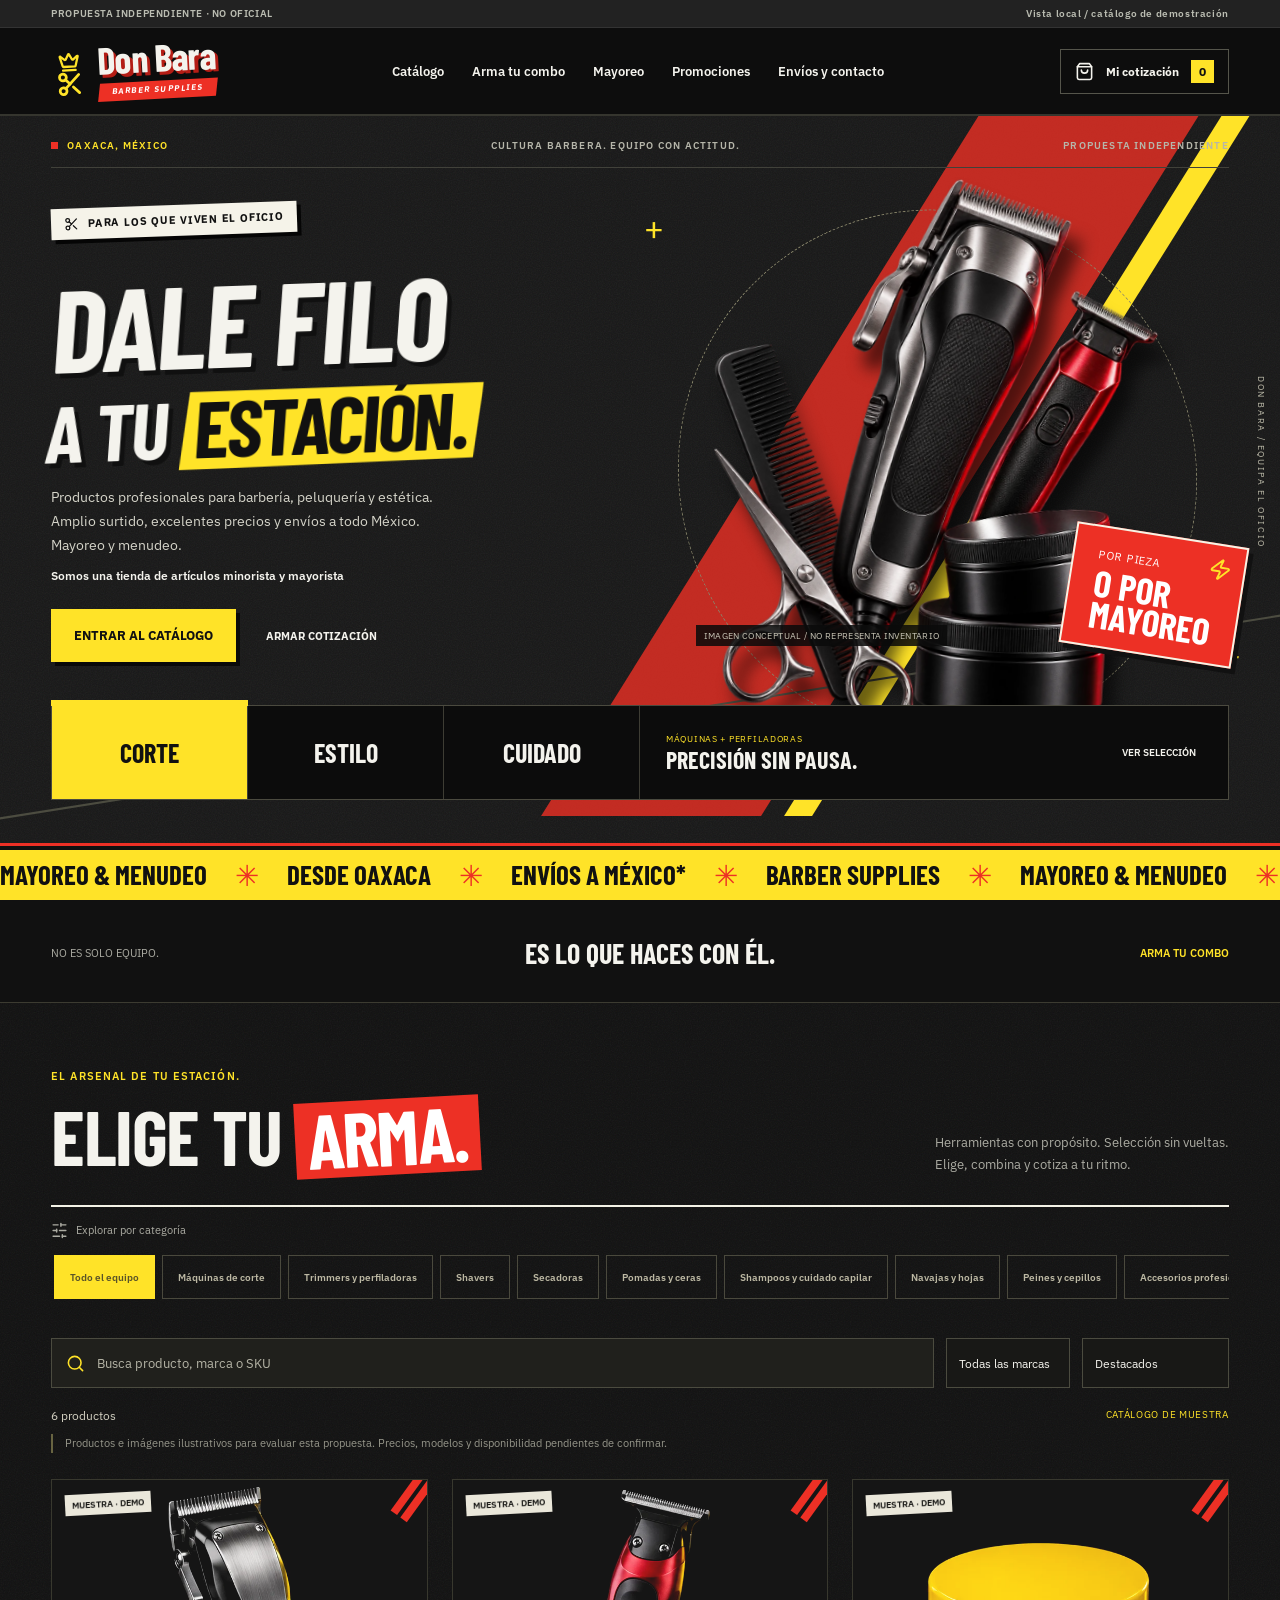
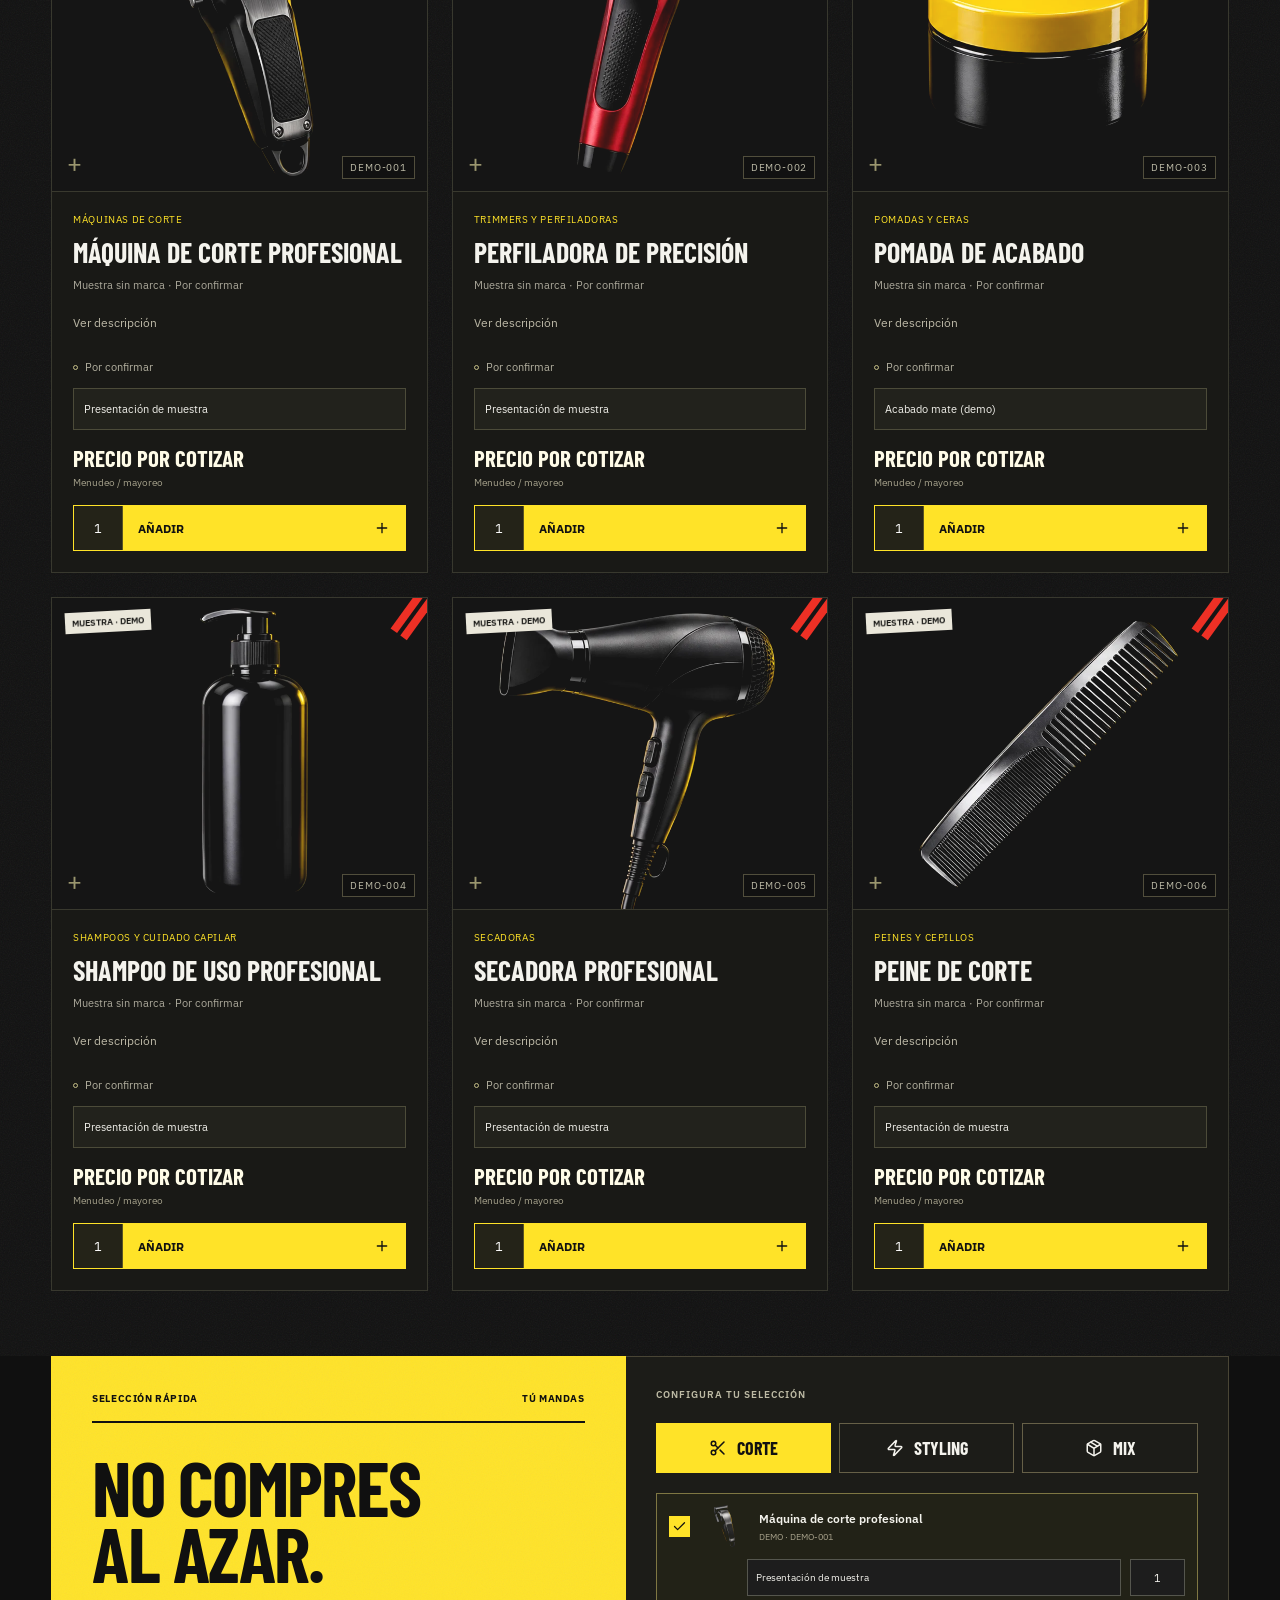
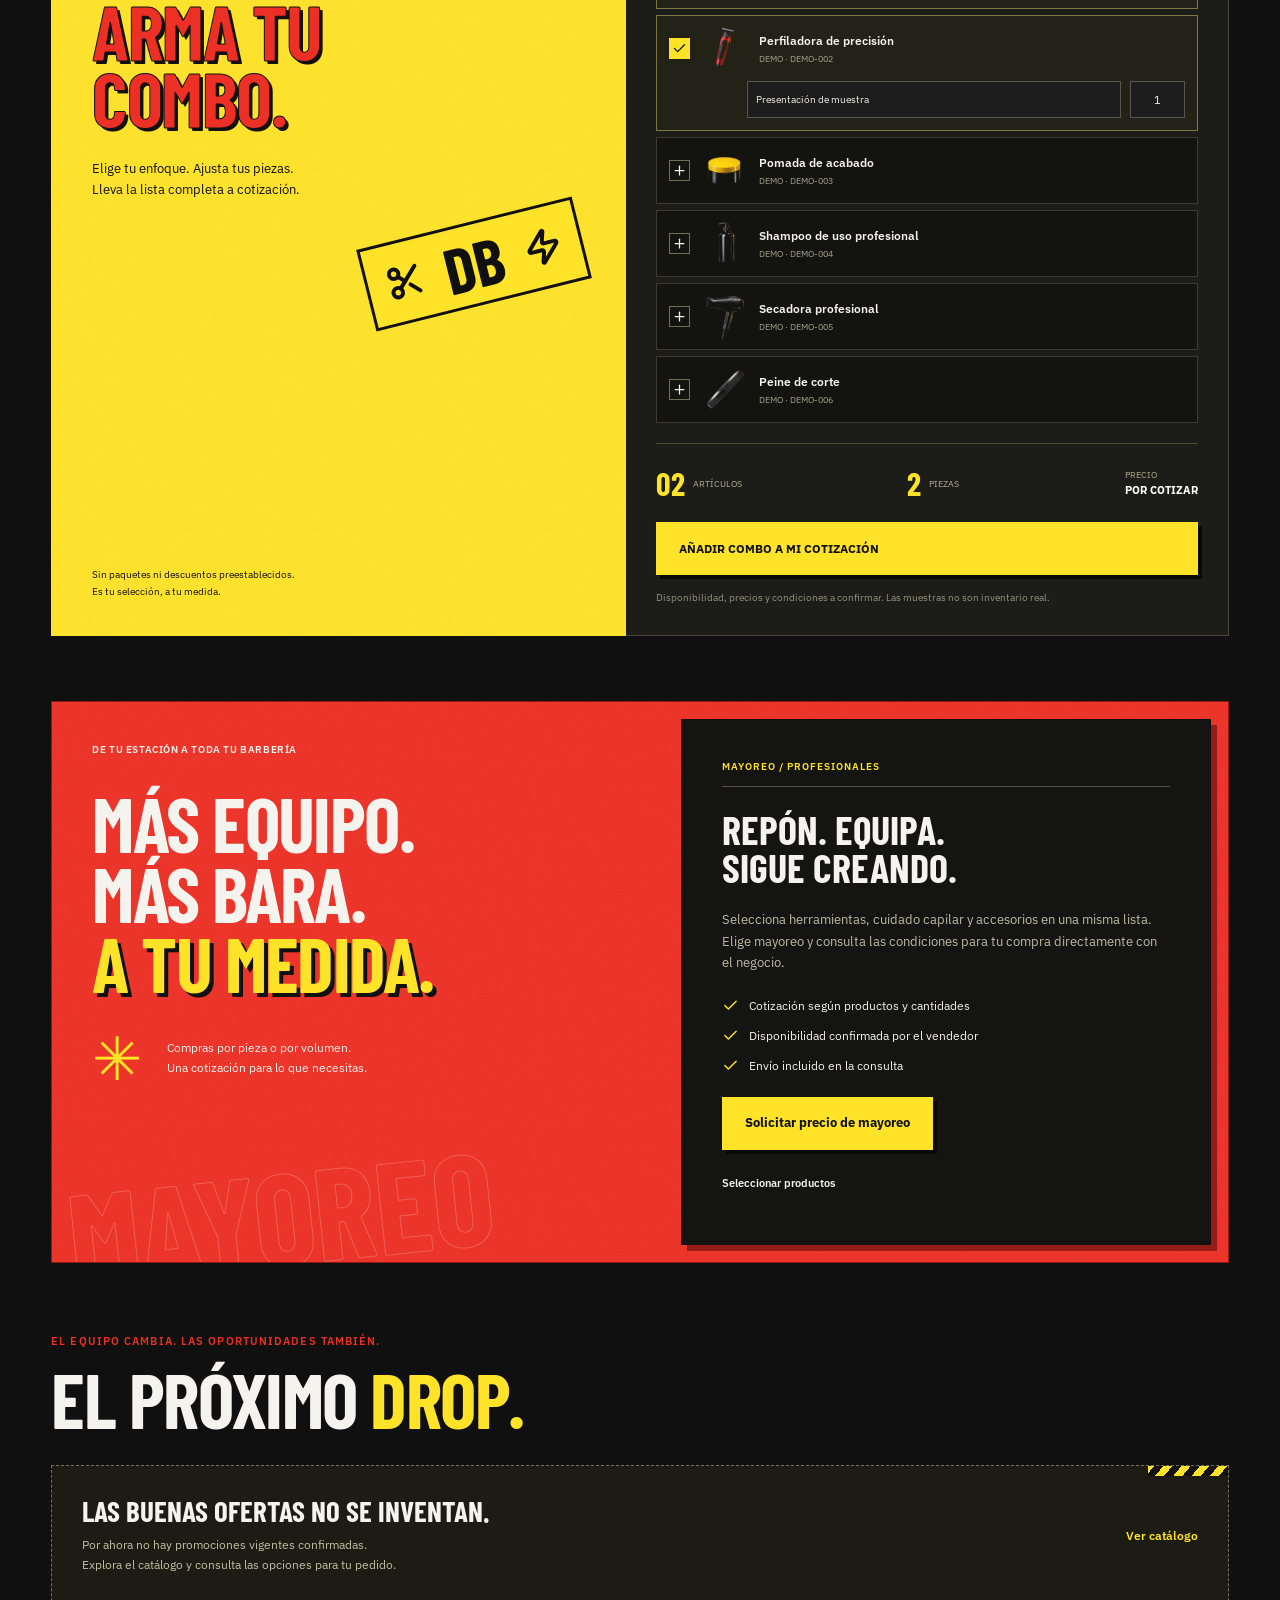
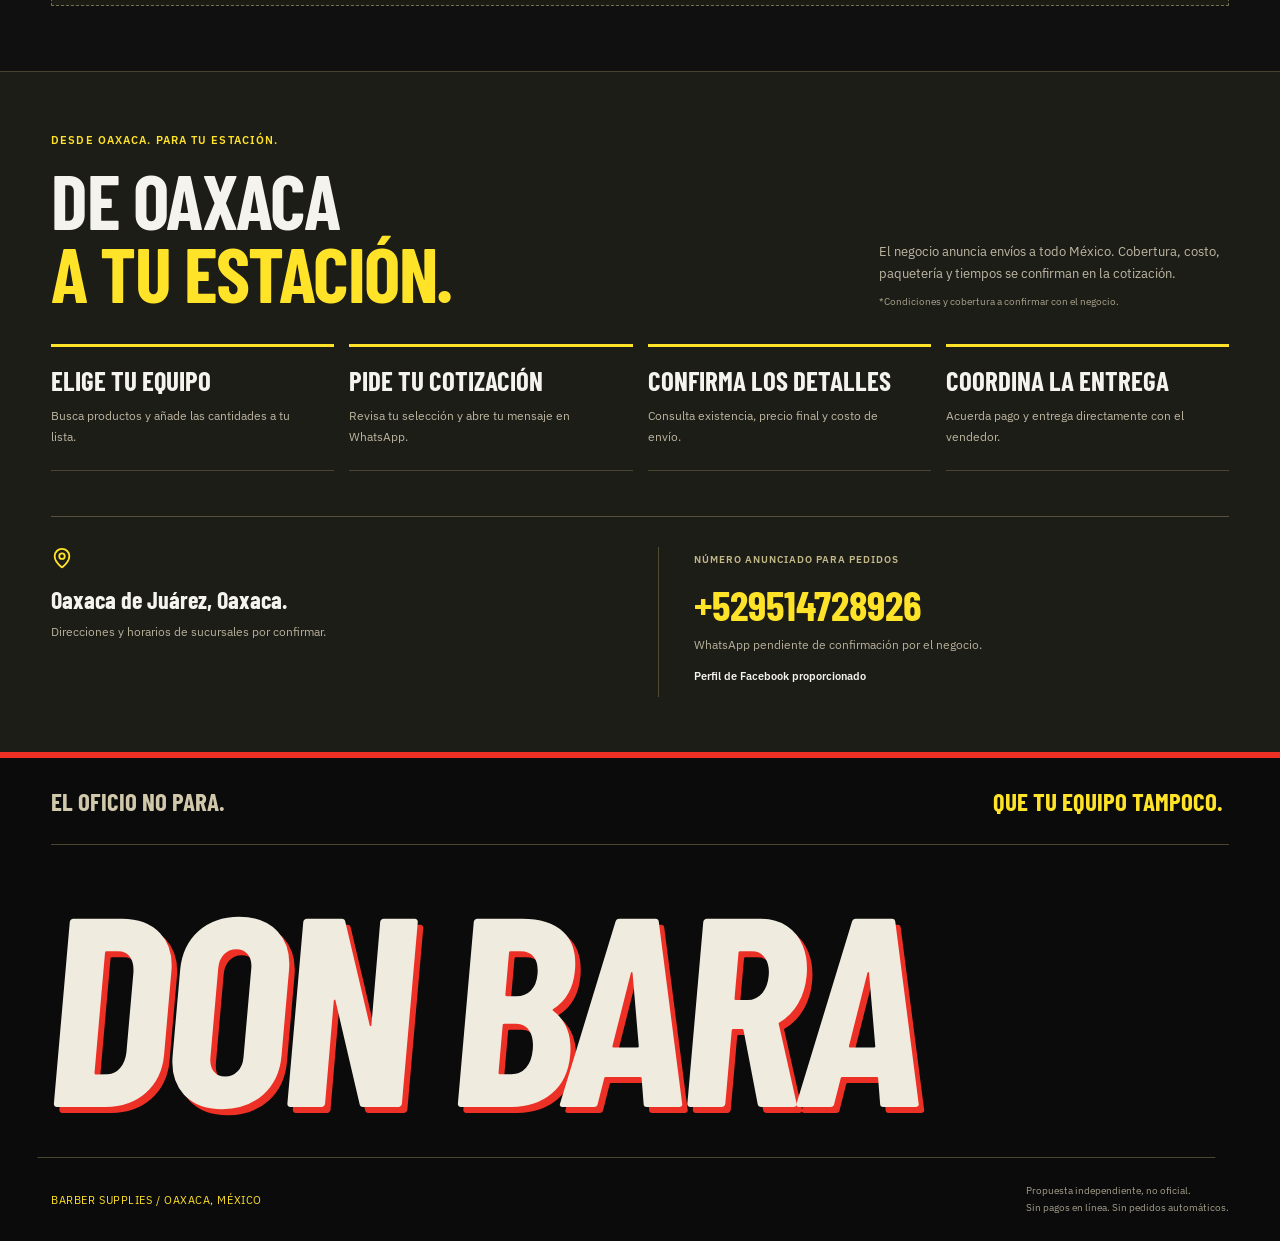
==== don-bara/index.html @ 6dc1e190 "Publish independent Don Bara barber supplies preview under /don-bara Add the reviewed static catalog" ====
<!doctype html><html lang="es-MX"><head><meta charset="UTF-8"/><meta name="viewport" content="width=device-width,initial-scale=1"/><meta name="theme-color" content="#101010"/><meta name="robots" content="noindex,nofollow"/><meta name="description" content="Dale filo a tu estación. Propuesta independiente de catálogo profesional para Don Bara Barber Supplies, Oaxaca. Mayoreo, menudeo y cotizaciones."/><meta property="og:title" content="Don Bara · Dale filo a tu estación — Propuesta"/><meta property="og:description" content="Catálogo, combos a tu medida y cotizaciones de barbería. Propuesta independiente no oficial."/><meta property="og:type" content="website"/><meta property="og:image" content="/don-bara/assets/street-setup.webp"/><title>Don Bara · Street Supply | Propuesta independiente</title>  <script type="module" crossorigin src="/don-bara/assets/index-JVQKcyJr.js"></script>
  <link rel="stylesheet" crossorigin href="/don-bara/assets/index-BTfNLqGn.css">
</head><body><div id="root"></div></body></html>
---- don-bara/assets/index-BTfNLqGn.css ----
@font-face{font-family:Barlow;src:url(/don-bara/assets/barlow-condensed-latin-700-normal.woff2) format("woff2");font-weight:700;font-display:swap}@font-face{font-family:Plex;src:url(/don-bara/assets/ibm-plex-sans-latin-400-normal.woff2) format("woff2");font-weight:400;font-display:swap}@font-face{font-family:Plex;src:url(/don-bara/assets/ibm-plex-sans-latin-600-normal.woff2) format("woff2");font-weight:600;font-display:swap}@font-face{font-family:Plex;src:url(/don-bara/assets/ibm-plex-sans-latin-700-normal.woff2) format("woff2");font-weight:700;font-display:swap}:root{font-family:Plex,Arial,sans-serif;background:#101010;color:#f4f3ed;font-synthesis:none;--ink: #101010;--paper: #171717;--panel: #202020;--red: #ed3025;--yellow: #ffe328;--line: #3b3b37;--muted: #acaca3}*{box-sizing:border-box}html{scroll-behavior:smooth;scroll-padding-top:110px}body{margin:0}button,input,select,textarea{font:inherit;border-radius:0}button,a{touch-action:manipulation;-webkit-tap-highlight-color:transparent}button{cursor:pointer;color:inherit;border:0;background:none}button:disabled{cursor:not-allowed;opacity:.45}a{color:inherit;text-decoration:none}img{display:block;max-width:100%}h1,h2,h3,p{margin:0}h1,h2{font-family:Barlow,Impact,sans-serif;font-weight:700;text-transform:uppercase}h2{font-size:clamp(44px,6vw,85px);line-height:.95;letter-spacing:-.02em}h2 em{font-style:italic;color:var(--yellow)}h3{line-height:1.2}p{line-height:1.65}small{line-height:1.5}input,select,textarea{color:inherit;background:#1d1d1d;border:1px solid #55564e;padding:12px;min-width:0}select option{background:#222;color:#fff}input[type=checkbox],input[type=radio]{accent-color:var(--yellow)}input:disabled,select:disabled{opacity:.5}button:focus-visible,a:focus-visible,input:focus-visible,select:focus-visible,textarea:focus-visible,summary:focus-visible{outline:3px solid var(--yellow);outline-offset:4px}.sr-only{position:absolute;width:1px;height:1px;padding:0;overflow:hidden;clip:rect(0,0,0,0);white-space:nowrap;border:0}.skip{position:fixed;top:-100px;left:15px;background:var(--yellow);color:#111;padding:14px;z-index:100}.skip:focus{top:10px}.eyebrow{font-size:11px;font-weight:600;letter-spacing:.1em;line-height:1.6}.red-square{display:inline-block;width:8px;height:8px;background:var(--red)}.red-period{color:var(--red)}.primary{display:inline-flex;align-items:center;justify-content:space-between;gap:25px;min-height:53px;padding:15px 22px;background:var(--yellow);color:#111;font-size:13px;font-weight:700;line-height:1.4;border:1px solid var(--yellow);box-shadow:4px 4px #090909;transition:background .18s,transform .18s,box-shadow .18s}.primary:hover{background:#fff170;transform:translate(-2px,-2px);box-shadow:6px 6px #090909}.primary:active{transform:translate(2px,2px);box-shadow:0 0 #090909}.text-button{display:inline-flex;align-items:center;gap:10px;min-height:42px;font-size:12px;font-weight:600;padding:4px 0}.text-button:hover{color:var(--yellow)}.icon-button{display:inline-flex;align-items:center;justify-content:center;min-width:40px;min-height:40px}.proposal{padding:7px 4%;display:flex;justify-content:space-between;font-size:10px;font-weight:600;letter-spacing:.06em;background:#222;color:#bbbdb2;border-bottom:1px solid #333}.header{position:sticky;top:0;z-index:20;display:flex;align-items:center;justify-content:space-between;gap:25px;padding:15px 4%;background:#0d0d0d;border-bottom:2px solid #35352e;min-height:88px}.brand{display:flex;align-items:center;gap:10px;flex-shrink:0;transform:rotate(-3deg)}.brand-mark{position:relative;width:37px;height:46px;display:flex;flex-direction:column;align-items:center;justify-content:center;color:var(--yellow)}.brand-mark svg:first-child{width:27px;height:23px;stroke-width:2.5}.brand-mark svg:last-child{width:29px;height:29px;stroke-width:2.4;margin-top:-3px}.brand-name{font:italic 700 38px/.83 Barlow,Impact,sans-serif;letter-spacing:-.02em;text-shadow:3px 3px 0 #b41d15}.brand-name small{display:block;font:700 8px/1.2 Plex,Arial,sans-serif;letter-spacing:.18em;background:var(--red);color:#fff;padding:4px 8px;margin-top:7px;transform:skew(-9deg);text-shadow:none;text-align:center}.nav{display:flex;gap:28px;align-items:center;font-size:13px;font-weight:600}.nav a{padding:10px 0;position:relative}.nav a:after{content:"";position:absolute;bottom:1px;left:0;width:0;height:3px;background:var(--red);transition:width .2s;transform:skew(-20deg)}.nav a:hover:after{width:100%}.header-actions{display:flex;gap:15px;align-items:center}.quote-toggle{display:flex;align-items:center;gap:12px;font-size:12px;font-weight:700;border:1px solid #55554b;padding:10px 14px;min-height:44px;transition:border .2s}.quote-toggle:hover{border-color:var(--yellow)}.quote-toggle b{background:var(--yellow);color:#111;min-width:23px;min-height:23px;display:grid;place-items:center}.mobile-menu{display:none}.street-hero{position:relative;isolation:isolate;overflow:hidden;min-height:730px;background:#171717 url(/don-bara/assets/grit.svg);border-bottom:3px solid var(--red);padding:23px 4% 0}.hero-coordinate{display:flex;justify-content:space-between;align-items:center;font-size:10px;font-weight:600;letter-spacing:.12em;color:#b6b6aa;border-bottom:1px solid #41413a;padding-bottom:15px;position:relative;z-index:3}.hero-coordinate>span:first-child{display:flex;gap:9px;align-items:center;color:var(--yellow)}.hero-coordinate i{display:inline-block;width:7px;height:7px;background:var(--red)}.hero-ghost{position:absolute;right:-55px;top:35px;font:700 265px/1 Barlow,Impact,sans-serif;transform:rotate(-90deg) translate(-100%);transform-origin:right top;-webkit-text-stroke:1px #46463b;color:transparent;letter-spacing:.02em;z-index:-1;user-select:none}.hero-strike{position:absolute;background:var(--red);z-index:-1;transform:skew(-32deg);width:220px;height:800px;right:21%;top:-100px}.strike-one{opacity:.8}.strike-two{right:17%;width:28px;background:var(--yellow);opacity:1}.street-hero:after{content:"";position:absolute;left:-10px;right:-10px;bottom:125px;height:2px;background:#4c4c40;z-index:-1;transform:rotate(-9deg)}.street-hero-copy{position:relative;z-index:3;pointer-events:none;padding-top:37px;width:64%}.street-hero-copy button,.street-hero-copy a{pointer-events:auto}.tape-label{font:700 11px/1 Plex,Arial,sans-serif;letter-spacing:.07em;background:#f5f3e9;color:#111;display:inline-flex;align-items:center;gap:9px;padding:8px 13px;transform:rotate(-2deg);box-shadow:4px 4px #050505}.street-hero h1{font-size:clamp(78px,9.1vw,146px);line-height:.88;letter-spacing:-.02em;transform:skew(-6deg) rotate(-2deg);margin:28px 0 22px;text-shadow:5px 5px 0 #101010;animation:poster-in .5s ease-out both}.street-hero h1>span{display:block;font-size:.69em;margin-top:12px}.street-hero h1 em{display:inline-block;font-style:normal;background:var(--yellow);color:#111;padding:0 13px 8px;margin-top:5px;text-shadow:none;clip-path:polygon(2% 0,100% 0,98% 96%,0 100%)}.hero-intro{font-size:14px;color:#d5d4c9;margin:24px 0 23px;line-height:1.7}.hero-ctas{display:flex;align-items:center;gap:24px;flex-wrap:wrap}.hero-quote{font-size:11px;font-weight:700;display:inline-flex;gap:12px;align-items:center;min-height:44px}.hero-quote:hover{color:var(--yellow)}.equipment-stage{position:absolute;right:3%;top:60px;width:49%;height:565px;z-index:2;pointer-events:none;animation:equipment-in .6s ease-out both}.equipment-stage>img{height:100%;width:100%;object-fit:contain;filter:drop-shadow(12px 18px 8px #0009);transform:rotate(3deg)}.equipment-stage.single-product{right:4%;width:40%;height:490px;top:95px}.single-product>img{mix-blend-mode:lighten;transform:rotate(9deg);border:1px solid #3f4034}.stage-orbit{position:absolute;inset:32px 0 0 20px;border:1px dashed #89866b;border-radius:50%;transform:rotate(-25deg) scaleX(.85);z-index:-1}.stage-cross{position:absolute;font-size:33px;color:var(--yellow);line-height:1;font-weight:400}.cross-a{top:35px;left:30px}.cross-b{bottom:70px;right:0}.volume-sticker{position:absolute;bottom:85px;right:0;background:var(--red);padding:15px 24px;color:#fff;transform:rotate(9deg);box-shadow:5px 5px #111;border:2px solid #f6f3e5;z-index:3}.volume-sticker>span{font:11px Plex,Arial,sans-serif;letter-spacing:.07em}.volume-sticker strong{font:italic 700 37px/.85 Barlow,Impact,sans-serif;display:block;margin-top:5px}.volume-sticker svg{position:absolute;right:12px;top:12px;color:var(--yellow)}.stage-caption{position:absolute;left:13%;bottom:95px;background:#0b0b0bdd;color:#c8c5b6;padding:5px 8px;font-size:9px;letter-spacing:.04em}.hero-side-note{position:absolute;right:13px;top:260px;writing-mode:vertical-rl;font-size:9px;letter-spacing:.18em;color:#bbb9a8}.hero-selector{position:relative;z-index:5;display:grid;grid-template-columns:1fr 1fr;align-items:stretch;background:#0c0c0c;border:1px solid #4b4a3f;margin-top:43px;min-height:95px}.scene-tabs{display:flex;align-items:stretch}.scene-tabs button{display:flex;align-items:center;justify-content:center;gap:13px;flex:1;border-right:1px solid #3e3d34;min-height:90px;position:relative;font:italic 700 26px Barlow,Impact,sans-serif}.scene-tabs button>span{font:11px Plex,Arial,sans-serif;color:#a19e8a}.scene-tabs button>svg{width:15px}.scene-tabs button[aria-selected=true]{background:var(--yellow);color:#111}.scene-tabs button[aria-selected=true]>span{color:#595325}.scene-tabs button[aria-selected=true]:before{content:"";position:absolute;top:-6px;height:6px;background:var(--yellow);left:-1px;right:-1px}.scene-tabs button:hover:not([aria-selected=true]){background:#28271e;color:var(--yellow)}.scene-detail{display:flex;align-items:center;justify-content:space-between;padding:20px 26px;gap:15px}.scene-detail>div>span{display:block;font-size:9px;color:var(--yellow);letter-spacing:.08em;margin-bottom:5px}.scene-detail strong{font:700 24px/.95 Barlow,Impact,sans-serif}.scene-detail>button{display:flex;align-items:center;gap:9px;font-size:10px;font-weight:600;min-height:44px;white-space:nowrap}.scene-detail>button:hover{color:var(--yellow)}.street-ticker{overflow:hidden;background:var(--yellow);color:#111;transform:none;margin:0;width:100%;border-top:4px solid #111;border-bottom:4px solid #111;padding:11px 0;position:relative;z-index:6}.street-ticker>div{display:flex;width:max-content;animation:ticker 38s linear infinite}.street-ticker span{display:flex;align-items:center;gap:28px;margin-right:28px;font:italic 700 27px/.95 Barlow,Impact,sans-serif;white-space:nowrap}.street-ticker b{font-size:29px;color:var(--red)}.street-ticker:hover>div{animation-play-state:paused}.supply-manifesto{display:flex;align-items:center;gap:20px;justify-content:space-between;padding:32px 4%;border-bottom:1px solid #3c3b31;background:#111}.supply-manifesto>span{font-size:11px;color:var(--muted)}.supply-manifesto>strong{font:italic 700 28px Barlow,Impact,sans-serif}.supply-manifesto a{display:flex;align-items:center;gap:14px;font-size:11px;color:var(--yellow);font-weight:600}.section{padding:65px 4%;scroll-margin-top:10px}.section-heading{display:flex;align-items:flex-end;justify-content:space-between;gap:30px;margin-bottom:30px}.section-heading .eyebrow{color:var(--yellow);margin-bottom:14px}.section-heading>p{font-size:13px;color:var(--muted);max-width:330px}.catalog{background:#101010 url(/don-bara/assets/grit.svg)}.catalog .section-heading h2{font-style:italic}.catalog .section-heading h2>em{background:var(--red);color:#fff;padding:0 12px 3px;display:inline-block;transform:rotate(-3deg)}.catalog-layout{display:flex;flex-direction:column;gap:25px}.categories{border-top:2px solid #f4f3e7;padding-top:15px;min-width:0}.categories>h3{font-size:11px;color:var(--muted);display:flex;gap:8px;align-items:center;margin-bottom:13px;font-weight:400}.category-list{display:flex;gap:7px;overflow-x:auto;padding:3px 3px 14px;scrollbar-width:thin;scrollbar-color:#777256 #1b1b16}.category-list button{flex-shrink:0;display:flex;align-items:center;gap:14px;min-height:44px;padding:12px 15px;border:1px solid #4a493d;font-size:11px;font-weight:600;white-space:nowrap;transition:background .2s,transform .2s}.category-list button>span:last-child{font-size:10px;color:#bcb8a3}.category-list button:hover{border-color:var(--yellow);transform:translateY(-2px)}.category-list button.active{background:var(--yellow);color:#111;border-color:var(--yellow)}.category-list button.active>span:last-child{color:#5a5429}.sidebar-note{display:none}.catalog-content{min-width:0}.catalog-toolbar{display:flex;align-items:stretch;gap:12px}.search{display:flex;align-items:center;gap:12px;background:#20201c;border:1px solid #4b4b3f;padding:0 14px;flex:1;min-width:0}.search>svg{color:var(--yellow);flex-shrink:0}.search input{background:transparent;border:0;outline:0;padding:15px 0;flex:1;min-width:0;font-size:13px}.search input::placeholder{color:#b5b4a6}.search:focus-within{border-color:var(--yellow)}.catalog-toolbar select{height:50px;font-size:12px;max-width:210px;background:#181816;border:1px solid #4b4b3f}.results-bar{display:flex;justify-content:space-between;gap:12px;font-size:12px;color:#d3d0c1;margin:20px 0 11px}.results-bar>span:last-child{font-size:10px;color:var(--yellow);letter-spacing:.07em}.catalog-disclaimer{font-size:11px;line-height:1.7;max-width:900px;color:#96968a;border-left:2px solid #686441;padding-left:12px;margin-bottom:26px}.product-grid{display:grid;grid-template-columns:repeat(3,minmax(0,1fr));gap:24px}.product-card{display:flex;flex-direction:column;min-width:0;border:1px solid #38382e;position:relative;background:#191916;transition:border-color .2s,transform .2s;isolation:isolate}.product-card:hover{border-color:var(--yellow);transform:translateY(-5px)}.product-visual{flex-shrink:0;position:relative;aspect-ratio:1.2;background:#151515;overflow:hidden;border-bottom:1px solid #39392e}.product-visual>img{width:100%;height:100%;object-fit:contain;transition:transform .45s;mix-blend-mode:lighten}.product-card:hover .product-visual>img{transform:scale(1.07) rotate(-3deg)}.product-cross{position:absolute;bottom:12px;left:15px;font-size:25px;font-weight:400;color:#9a966e;z-index:2}.product-visual:after{content:"";position:absolute;right:13px;top:-17px;width:8px;height:55px;background:var(--red);transform:rotate(36deg);box-shadow:12px 0 0 var(--red)}.demo-label{position:absolute;z-index:2;top:13px;left:13px;background:#eae7da;color:#131311;font-size:9px;font-weight:600;padding:5px 7px;transform:rotate(-3deg)}.sku{position:absolute;bottom:12px;right:12px;font:10px Plex,Arial,sans-serif;letter-spacing:.08em;background:#111c;color:#bebca8;padding:4px 7px;border:1px solid #514e3c}.product-info{display:flex;flex-direction:column;flex:1;padding:21px}.product-category{font-size:10px;text-transform:uppercase;color:var(--yellow);letter-spacing:.06em;display:block;min-height:16px}.product-info h3{font:italic 700 28px/1 Barlow,Impact,sans-serif;text-transform:uppercase;margin:9px 0 10px;min-height:28px}.product-brand{font-size:11px;color:#aca99b}.product-info details{font-size:12px;color:#bcb8a6;margin:12px 0}.product-info summary{display:flex;align-items:center;gap:8px;cursor:pointer;list-style:none;min-height:32px}.product-info details p{padding:8px 0;font-size:12px}.product-info details[open] summary{color:var(--yellow)}.detail-image{max-height:250px;object-fit:contain;margin-top:10px}.availability{display:flex;align-items:center;gap:7px;font-size:11px;color:#b4b1a0;margin:10px 0 14px}.availability>span{height:5px;width:5px;border:1px solid #c5bf88;border-radius:50%}.availability>span.available{background:var(--yellow)}.product-info>select{width:100%;min-height:42px;background:#22221c;font-size:11px;padding:10px;border-color:#4c4b39}.product-price{font:italic 700 23px/1 Barlow,Impact,sans-serif;text-transform:uppercase;color:#fffce8;margin:auto 0 15px;padding-top:17px}.product-price>small{display:block;font:10px/1.4 Plex,Arial,sans-serif;text-transform:none;color:#a5a18b;margin-top:6px}.add-row{display:flex;min-height:46px;border:1px solid var(--yellow)}.quantity{width:49px;flex-shrink:0;border-right:1px solid #5a5421}.quantity input{width:100%;height:100%;text-align:center;padding:6px;border:0;background:#242318;color:#fff;font-size:13px;appearance:textfield}.add-row>button{display:flex;flex:1;align-items:center;justify-content:space-between;gap:10px;background:var(--yellow);color:#111;font-size:12px;font-weight:700;padding:12px 15px;text-transform:uppercase}.add-row>button:hover{background:#fff4a3}.no-results{padding:75px 20px;text-align:center;border:1px dashed #777052;display:flex;flex-direction:column;align-items:center;gap:16px}.no-results>svg{color:var(--yellow)}.no-results h3{font:italic 700 30px Barlow,Impact,sans-serif}.no-results p{font-size:13px;color:#bcb8a6}.setup-builder{padding:0 4% 65px;display:grid;grid-template-columns:1fr 1.05fr;gap:0;background:#101010}.builder-art{position:relative;overflow:hidden;background:var(--yellow) url(/don-bara/assets/grit.svg);color:#101010;padding:35px 40px;display:flex;flex-direction:column;align-items:flex-start;min-height:650px;border:1px solid var(--yellow)}.builder-kicker{display:flex;justify-content:space-between;width:100%;border-bottom:2px solid #111;padding-bottom:16px;gap:20px;font-size:10px;font-weight:700;letter-spacing:.06em}.builder-art h2{font-style:italic;font-size:clamp(50px,6vw,90px);line-height:.86;margin-top:30px;position:relative;z-index:2}.builder-art h2>span{color:var(--red);display:block;margin-top:12px;-webkit-text-stroke:1px #111;text-shadow:3px 3px 0 #111}.builder-art>p{font-size:13px;margin-top:28px;position:relative;z-index:2}.builder-decoration{position:relative;display:flex;align-items:center;gap:22px;margin:22px 0 0 auto;transform:rotate(-14deg);border:3px solid #111;padding:10px 18px;background:var(--yellow)}.builder-decoration>span{font:italic 700 64px/.9 Barlow,Impact,sans-serif}.builder-decoration svg{width:38px;height:38px;stroke-width:2.5}.builder-art .builder-fineprint{font-size:10px;margin-top:auto;padding-top:28px}.builder-controls{background:#1c1c18;border:1px solid #494535;border-left:0;padding:30px}.builder-top{display:flex;justify-content:space-between;gap:15px;align-items:center}.builder-top .eyebrow{font-size:10px;color:#bebba5}.builder-top>strong{font:italic 700 25px Barlow,Impact,sans-serif;color:#9b9570}.preset-tabs{display:flex;gap:8px;margin:20px 0}.preset-tabs>button{display:flex;align-items:center;justify-content:center;gap:10px;padding:13px;flex:1;border:1px solid #666047;font:700 18px Barlow,Impact,sans-serif}.preset-tabs>button.active{background:var(--yellow);color:#111;border-color:var(--yellow)}.preset-tabs>button:hover{border-color:var(--yellow)}.builder-product-list{display:flex;flex-direction:column;gap:6px}.builder-product{border:1px solid #3c3b2e;background:#131310;padding:0 12px}.builder-product.selected{border-color:#7f7743;background:#222217}.builder-pick{display:flex;align-items:center;gap:12px;min-height:65px;width:100%;padding:4px 0;text-align:left}.pick-mark{height:21px;width:21px;display:grid;place-items:center;border:1px solid #736f52;flex-shrink:0}.selected .pick-mark{background:var(--yellow);color:#111;border-color:var(--yellow)}.builder-pick>img{width:45px;height:48px;object-fit:contain;mix-blend-mode:lighten}.builder-pick strong{display:block;font-size:12px;font-weight:600}.builder-pick small{display:block;font-size:9px;color:#a7a18a;margin-top:4px}.builder-product-options{display:flex;gap:9px;padding:0 0 12px 78px}.builder-product-options>label:first-child{flex:1}.builder-product-options select{width:100%;font-size:10px;padding:8px;min-height:37px}.builder-product-options input{width:55px;padding:8px;text-align:center;font-size:11px;min-height:37px}.builder-summary{display:flex;align-items:center;justify-content:space-between;padding:20px 0;border-top:1px solid #514b32;margin-top:20px;gap:15px;font-size:9px;color:#b3ad92}.builder-summary>span{display:flex;align-items:center;gap:8px}.builder-summary strong{font:italic 700 32px Barlow,Impact,sans-serif;color:var(--yellow)}.builder-summary>span:last-child{display:block;line-height:1.5}.builder-summary b{font-size:11px;color:#fff}.builder-add{width:100%;font-size:12px}.builder-disclaimer{font-size:10px;color:#9a947d;display:block;margin-top:15px}.wholesale{display:grid;grid-template-columns:1.15fr 1fr;background:var(--red) url(/don-bara/assets/grit.svg);padding:0;margin:0 4%;border:1px solid #8d1c16;isolation:isolate}.wholesale-left{padding:40px;position:relative;overflow:hidden}.wholesale-left:after{content:"MAYOREO";font:700 130px Barlow,Impact,sans-serif;-webkit-text-stroke:1px #ffffff36;color:transparent;position:absolute;bottom:-30px;left:15px;z-index:-1;transform:rotate(-6deg)}.wholesale-left .eyebrow{font-size:10px;letter-spacing:.06em}.wholesale-left h2{font-style:italic;font-size:clamp(46px,6vw,88px);line-height:.91;margin:30px 0}.wholesale-left h2>span{color:var(--yellow);text-shadow:4px 4px 0 #111}.wholesale-bottom{display:flex;align-items:center;gap:25px;margin-top:28px}.big-asterisk{font-size:60px;color:var(--yellow);line-height:1}.wholesale-bottom p{font-size:12px}.wholesale-right{padding:40px;background:#141412;margin:17px 17px 17px 0;border:1px solid #111;box-shadow:6px 6px #941e17}.label-line{display:block;font-size:10px;font-weight:600;letter-spacing:.1em;color:var(--yellow);border-bottom:1px solid #55503a;padding-bottom:13px}.wholesale-right h3{font:italic 700 40px/.95 Barlow,Impact,sans-serif;margin:23px 0}.wholesale-right>p{font-size:13px;color:#c1baa4}.wholesale-right ul{list-style:none;padding:0;margin:23px 0}.wholesale-right li{display:flex;gap:10px;align-items:center;font-size:12px;margin-bottom:13px}.wholesale-right li svg{color:var(--yellow);flex-shrink:0}.wholesale-right>.text-button{display:flex;width:fit-content;margin-top:12px;font-size:11px}.promotions{padding-top:70px;padding-bottom:65px}.promotions>.section-heading{margin-bottom:25px}.promotions>div>.eyebrow{color:var(--red);margin-bottom:12px}.promotions h2{font-style:italic}.promo-empty{display:flex;align-items:center;gap:27px;border:1px dashed #747052;background:#1d1c14;padding:30px;margin-top:30px;position:relative;overflow:hidden}.promo-empty:after{content:"";position:absolute;top:0;right:0;width:80px;height:10px;background:repeating-linear-gradient(-50deg,#111 0,#111 7px,var(--yellow) 7px,var(--yellow) 14px)}.promo-symbol{font:700 70px/.8 Barlow,Impact,sans-serif;color:var(--yellow)}.promo-empty h3{font:italic 700 29px/1 Barlow,Impact,sans-serif;margin-bottom:10px}.promo-empty p{font-size:12px;color:#c5bda2}.promo-empty>a{margin-left:auto;white-space:nowrap;color:var(--yellow)}.promo-list{display:grid;grid-template-columns:repeat(2,minmax(0,1fr));gap:25px;margin-top:30px}.promo-list article{background:#202019;border:2px solid var(--red);padding:22px}.promo-list img{max-height:340px;width:100%;object-fit:contain}.promo-list h3{font:italic 700 36px Barlow,Impact,sans-serif;color:var(--yellow);margin:15px 0}.promo-list p{font-size:12px}.promo-list del{color:#b2a890}.shipping{background:#1d1d18;border-top:1px solid #464230;padding-top:60px;padding-bottom:55px}.shipping h2{font-style:italic}.shipping .section-heading>div:last-child{max-width:350px;font-size:13px;color:#beb8a4}.shipping .section-heading small{display:block;font-size:10px;color:#aaa28b;margin-top:10px}.process{list-style:none;display:grid;grid-template-columns:repeat(4,minmax(0,1fr));gap:15px;padding:0;margin:35px 0 45px;counter-reset:step}.process li{position:relative;border-top:3px solid var(--yellow);border-bottom:1px solid #494530;padding:20px 10px 23px 0}.process-num{font:italic 700 53px/.9 Barlow,Impact,sans-serif;color:var(--yellow)}.process li>svg{position:absolute;right:15px;top:25px;width:23px;color:#88805a}.process h3{font:italic 700 27px/1 Barlow,Impact,sans-serif;text-transform:uppercase;margin:17px 0 12px}.process p{font-size:12px;line-height:1.7;color:#bcb5a0;max-width:240px}.contact-block{display:grid;grid-template-columns:1fr 1fr;gap:35px;padding-top:30px;border-top:1px solid #57513b}.contact-block>div:first-child>svg{color:var(--yellow)}.contact-block h3{font:700 24px Barlow,Impact,sans-serif;margin:12px 0 8px}.contact-block p{font-size:12px;color:#b7b09b}.contact-block>div:last-child{border-left:1px solid #514c36;padding-left:35px}.contact-block .eyebrow{color:#c4b988;font-size:10px}.contact-phone{display:block;font:italic 700 42px/1 Barlow,Impact,sans-serif;color:var(--yellow);margin:15px 0 10px}.contact-block .text-button{font-size:11px}.branch{margin-top:20px}.branch a{font-size:12px;display:flex;align-items:center;gap:10px;margin-top:10px;color:var(--yellow)}footer{background:#0b0b0b;padding:0 4% 25px;border-top:6px solid var(--red);overflow:hidden}.footer-callout{display:flex;align-items:center;justify-content:space-between;gap:25px;padding:27px 0;border-bottom:1px solid #4b4630}.footer-callout>span{font:italic 700 25px Barlow,Impact,sans-serif;color:#d1c8ab}.footer-callout>button{display:flex;align-items:center;gap:17px;font:italic 700 25px Barlow,Impact,sans-serif;color:var(--yellow)}.footer-wordmark{font:italic 700 clamp(90px,21vw,320px)/.95 Barlow,Impact,sans-serif;transform:skew(-5deg);color:#efecdf;text-shadow:6px 6px 0 var(--red);white-space:nowrap;padding:27px 0 30px;letter-spacing:-.04em;border-bottom:1px solid #4b4630}.footer-bottom{display:flex;align-items:center;justify-content:space-between;gap:20px;padding-top:25px;font-size:10px;color:#a5a08c}.footer-bottom>p:first-child{font-size:11px;color:var(--yellow);letter-spacing:.05em}.footer-bottom>a{display:flex;align-items:center;gap:9px;font-size:10px}.toast{position:fixed;bottom:25px;left:50%;transform:translate(-50%);z-index:50;background:var(--yellow);color:#111;border:2px solid #111;box-shadow:5px 5px 0 var(--red);display:flex;align-items:center;gap:13px;padding:17px 20px;font-size:12px;font-weight:600;max-width:calc(100vw - 30px);width:max-content}.toast>svg{flex-shrink:0}.toast button{display:flex;align-items:center;gap:9px;border-left:1px solid #6e652d;padding-left:13px;font-size:11px;white-space:nowrap}.storage-warning{position:fixed;bottom:0;left:0;background:#f8c648;color:#111;padding:12px;font-size:12px;z-index:100}.quote-dialog{position:fixed;inset:0 0 0 auto;margin:0;padding:0;border:0;border-left:1px solid var(--yellow);height:100dvh;max-height:none;width:550px;max-width:100%;background:#171714;color:#f3eee0;box-shadow:-15px 0 50px #0008;animation:drawer .25s ease-out}.quote-dialog::backdrop{background:#030303cf;backdrop-filter:blur(4px)}.quote-shell{padding:28px}.quote-top{display:flex;justify-content:space-between;align-items:flex-start;border-bottom:2px solid var(--yellow);padding-bottom:23px}.quote-top .eyebrow{color:var(--yellow);font-size:10px}.quote-top h2{font-style:italic;font-size:52px;margin-top:10px}.quote-top>.icon-button{border:1px solid #585039}.quote-empty{padding:70px 10px;display:flex;flex-direction:column;align-items:center;gap:20px;text-align:center}.quote-empty>svg{color:var(--yellow)}.quote-empty h3{font:italic 700 32px Barlow,Impact,sans-serif}.quote-empty p{font-size:13px;color:#c4bda7}.quote-line{display:grid;grid-template-columns:72px 1fr;gap:15px;border-bottom:1px solid #4b4532;padding:22px 0}.quote-line>img{width:72px;height:95px;object-fit:contain;background:#131310;mix-blend-mode:lighten}.quote-line h3{font:italic 700 24px/1 Barlow,Impact,sans-serif}.quote-line p{font-size:11px;color:#b8ae90;margin:8px 0 5px;overflow-wrap:anywhere}.quote-line small{font-size:11px;color:#cbc2a9}.line-actions{display:flex;align-items:center;margin-top:13px}.line-actions>button{width:40px;height:40px;border:1px solid #645b3c;display:grid;place-items:center;background:#27241a}.line-actions input{width:53px;height:40px;text-align:center;padding:5px;font-size:12px;border-color:#645b3c}.line-actions>.remove{margin-left:auto;border:0;background:none;color:#e89175}.quote-summary{padding:20px 0;border-bottom:1px solid #4b4532}.quote-summary>p{display:flex;justify-content:space-between;font-size:13px;margin-bottom:10px}.quote-summary strong{color:var(--yellow)}.quote-summary small{display:block;font-size:11px;color:#aaa185;margin-top:5px}.quote-summary .text-button{font-size:11px;color:#e89175;margin-top:7px}.purchase-mode{padding:23px 0;margin:0;border:0;display:flex;gap:10px}.purchase-mode legend{float:left;width:100%;font-size:13px;margin-bottom:13px;font-weight:600}.purchase-mode label{display:flex;align-items:center;gap:9px;flex:1;border:1px solid #615737;padding:13px;font-size:12px}.purchase-mode .selected{background:#38321b;border-color:var(--yellow)}.contact-fields>p{font-size:14px;font-weight:600;margin:5px 0 17px}.contact-fields small{display:block;font-size:11px;color:#ada387;font-weight:400;margin-top:5px}.contact-fields label{display:block;font-size:12px;margin-bottom:15px;color:#d0c4a8}.contact-fields input{display:block;width:100%;margin-top:7px;border-color:#605536;background:#202017;padding:12px;font-size:13px}.notice{background:#302b18;padding:14px;border-left:2px solid var(--yellow);font-size:11px;line-height:1.7;color:#e0d1a4}.error{color:#ffd6c9;background:#56251b;border-left:2px solid #ff7358;padding:14px;font-size:12px;line-height:1.7}.success{color:#e4f0b3;background:#303b1b;border-left:2px solid #b3c96a;padding:14px;font-size:12px;line-height:1.7}.accept-destination{display:flex;align-items:flex-start;gap:10px;font-size:11px;line-height:1.8;color:#c6b68f;margin:18px 0}.accept-destination input{flex-shrink:0;margin-top:4px}.message-preview{padding:18px;background:#262518;border:1px solid #6b6241;margin-top:20px}.message-preview h3{font-size:14px;color:var(--yellow)}.message-preview pre{font:12px/1.8 Plex,Arial,sans-serif;white-space:pre-wrap;overflow-wrap:anywhere;margin:16px 0 20px}.message-preview p{font-size:11px;color:#b4a57e;margin-top:15px}.quote-submit{width:100%;font-size:12px;margin-top:18px}.continue{display:flex;justify-content:center;width:100%;margin-top:9px}.load-state{padding:17vh 7%;min-height:100vh;background:#111;color:#f1e7c9}.load-state h1{font:italic 700 48px Barlow,Impact,sans-serif}.load-state .primary{margin-top:25px}.admin-login{min-height:100vh;padding:35px;background:#111 url(/don-bara/assets/grit.svg)}.admin-login>form{max-width:440px;margin:45px auto;border:1px solid #625634;border-top:6px solid var(--yellow);padding:35px;background:#1c1a14;box-shadow:8px 8px #050505}.admin-login form>svg{color:var(--yellow)}.admin-login form>.eyebrow{font-size:10px;color:var(--yellow);margin:25px 0 15px}.admin-login h1{font:italic 700 54px/.95 Barlow,Impact,sans-serif;margin-bottom:20px}.admin-login form>p{font-size:13px;color:#cabd9d}.admin-login label{display:block;font-size:12px;margin-top:22px}.admin-login input{width:100%;display:block;margin-top:8px;padding:13px;font-size:14px;border-color:#70603b}.admin-login small{display:block;font-size:11px;color:#b9a986;margin:12px 0 20px}.admin-login .primary{width:100%;margin-top:15px}.login-footnote{text-align:center;font-size:11px;color:#a99c7c}.admin-header{display:flex;justify-content:space-between;align-items:center;gap:25px;padding:18px 30px;background:#0c0c0b;border-bottom:3px solid var(--yellow)}.admin-wordmark{font:italic 700 32px Barlow,Impact,sans-serif;color:var(--yellow)}.admin-wordmark small{display:inline-block;font:10px Plex,Arial,sans-serif;color:#c0b28f;letter-spacing:.06em;margin-left:13px}.admin-layout{display:grid;grid-template-columns:205px 1fr;min-height:calc(100vh - 80px)}.admin-nav{padding:25px 15px;background:#1b1913;border-right:1px solid #4b4129}.admin-nav>button{display:flex;align-items:center;gap:12px;width:100%;min-height:48px;padding:13px;font-size:12px;text-align:left;border-left:3px solid transparent;margin-bottom:6px}.admin-nav>button.active{background:var(--yellow);color:#111;border-left-color:var(--red);font-weight:700}.admin-nav>p{padding:30px 13px;font-size:10px;line-height:2;color:#a79b7b}.admin-main{padding:38px;min-width:0;background:#15140f}.admin-title{display:flex;align-items:center;justify-content:space-between;gap:20px;margin-bottom:30px}.admin-title .eyebrow{color:#baad89;font-size:10px}.admin-title h1{font:italic 700 53px Barlow,Impact,sans-serif;margin-top:10px}.admin-title .primary{font-size:12px}.admin-alert{margin-bottom:22px}.admin-search{max-width:450px;margin-bottom:25px}.admin-table-wrap{overflow:auto}.admin-table{width:100%;min-width:690px;border-collapse:collapse;font-size:12px;text-align:left}.admin-table th{font-size:10px;color:var(--yellow);padding:14px;border-bottom:2px solid #8c7d45;font-weight:600}.admin-table td{padding:17px 14px;border-bottom:1px solid #4b422a}.admin-table td small{display:block;font-size:10px;color:#a99c79;margin-top:6px}.admin-table td:last-child{white-space:nowrap}.admin-table .text-button{font-size:11px}.admin-form{display:flex;flex-direction:column;gap:23px;max-width:880px}.admin-form h2{font:italic 700 30px Barlow,Impact,sans-serif;margin:10px 0}.form-heading{display:flex;justify-content:space-between;align-items:center}.form-grid{display:grid;grid-template-columns:1fr 1fr;gap:22px}.admin-form label{display:flex;flex-direction:column;gap:8px;font-size:12px;color:#dfd3b5;line-height:1.6}.admin-form input:not([type=checkbox]),.admin-form select,.admin-form textarea{display:block;width:100%;font-size:13px;background:#211e15;border-color:#665735;min-width:0}.admin-form input:read-only{color:#a89b76;background:#18160f}.admin-form textarea{resize:vertical;min-height:95px}.admin-form .checkbox,.checkbox-row label,.associated-products label{flex-direction:row;align-items:center;gap:10px}.checkbox-row{display:flex;gap:25px;flex-wrap:wrap}.admin-images{display:flex;gap:15px;flex-wrap:wrap}.admin-images>div{position:relative}.admin-images img{width:105px;height:105px;object-fit:cover;border:1px solid #8a7441}.admin-images button{position:absolute;right:0;top:0;background:var(--red);color:#fff;padding:5px}.upload{border:1px dashed #a08b4c;padding:20px}.upload input{margin-top:5px}.admin-form>.primary{align-self:flex-start}.associated-products{border:1px solid #665735;display:flex;flex-direction:column;gap:16px;padding:20px}.associated-products legend{font-size:12px}.promo-admin-image{max-width:280px;max-height:260px;object-fit:contain}.admin-promotions>p{font-size:13px;color:#c5b797;margin-bottom:20px}.admin-promotions article{border:1px solid #665735;padding:22px;margin-bottom:16px}.admin-promotions article h3{font:italic 700 28px Barlow,Impact,sans-serif;color:var(--yellow)}.admin-promotions article p{font-size:12px;margin:10px 0}.category-editor{display:grid;grid-template-columns:1fr 1fr;gap:13px}.category-editor>div{display:flex;gap:10px}.muted{font-size:11px;color:#b7a682}.inline-field{display:flex;align-items:center;gap:12px}.inline-field>button{display:flex;align-items:center;gap:8px;white-space:nowrap;font-size:12px}.branch-form{display:grid;grid-template-columns:1fr 1fr;gap:20px;padding:20px;border:1px solid #665735}.branch-form legend{font-size:12px;color:var(--yellow)}.settings-save{border-top:1px solid #665735;padding-top:24px}.settings-save p{font-size:11px;color:#b4a27a;margin-top:13px}.js-motion .reveal{opacity:0;transform:translateY(16px);transition:opacity .45s,transform .45s}.js-motion .reveal.visible{opacity:1;transform:none}@keyframes poster-in{0%{opacity:0;translate:-25px 10px}to{opacity:1;translate:0 0}}@keyframes equipment-in{0%{opacity:0;translate:40px -12px;rotate:5deg}to{opacity:1;translate:0 0;rotate:0deg}}@keyframes ticker{to{transform:translate(-50%)}}@keyframes drawer{0%{transform:translate(100%)}to{transform:translate(0)}}@media(min-width:1600px){.street-hero{min-height:820px}.street-hero-copy{padding-top:60px}.street-hero h1{font-size:150px}.equipment-stage{height:640px;right:6%}.hero-selector{margin-top:65px}.section{padding-left:max(4%,calc((100vw - 1450px)/2));padding-right:max(4%,calc((100vw - 1450px)/2))}.setup-builder{padding-top:0}.wholesale{margin-left:max(4%,calc((100vw - 1450px)/2));margin-right:max(4%,calc((100vw - 1450px)/2));padding:0}}@media(max-width:1100px){.nav{gap:19px;font-size:12px}.header{gap:17px}.quote-toggle>span{display:none}.street-hero{min-height:710px}.street-hero h1{font-size:10.2vw}.street-hero h1>span{font-size:.65em}.street-hero-copy{width:66%;padding-top:45px}.equipment-stage{right:-2%;width:52%;top:105px;height:470px}.hero-selector{margin-top:60px}.scene-tabs button{font-size:23px;gap:9px}.scene-detail{padding:17px}.scene-detail strong{font-size:22px}.scene-detail>button{font-size:9px}.hero-ctas{gap:14px}.hero-ctas .primary{font-size:12px}.hero-coordinate>span:nth-child(2){display:none}.supply-manifesto>strong{font-size:24px}.product-grid{gap:18px}.product-info{padding:17px}.product-info h3{font-size:25px;min-height:50px}.product-category{min-height:28px}.builder-art{padding:30px}.builder-controls{padding:24px}.builder-art h2{font-size:7vw}.builder-product-options{padding-left:0}.wholesale-left,.wholesale-right{padding:30px}.wholesale-left h2{font-size:7vw}.wholesale-right h3{font-size:35px}.process h3{font-size:24px}.admin-main{padding:28px}}@media(min-width:761px)and (max-width:960px){.mobile-menu{display:inline-flex}.header .nav{display:none;position:absolute;top:100%;left:0;right:0;background:#12120f;border-bottom:3px solid var(--yellow);padding:15px 5%}.header .nav.open{display:flex;flex-direction:column;align-items:stretch;gap:0}.header .nav a{padding:16px 7px;font-size:15px}.header .nav a:after{display:none}}@media(max-width:760px){html{scroll-padding-top:95px}.proposal{justify-content:center;font-size:9px;padding:7px 3%}.proposal>span:last-child{display:none}.header{padding:12px 5%;min-height:80px}.brand-name{font-size:33px}.brand-mark{width:30px}.brand-mark svg:first-child{width:23px}.brand-mark svg:last-child{width:25px}.brand-name small{font-size:7px;padding:4px 6px}.quote-toggle{padding:7px 9px;gap:8px}.quote-toggle>svg{width:18px}.header-actions{gap:11px}.mobile-menu{display:inline-flex}.nav{display:none;position:absolute;top:100%;left:0;right:0;background:#12120f;border-bottom:3px solid var(--yellow);padding:15px 5%}.nav.open{display:flex;flex-direction:column;align-items:stretch;gap:0}.nav a{padding:16px 7px;font-size:15px}.nav a:after{display:none}.street-hero{padding:17px 5% 0;min-height:920px}.hero-coordinate{font-size:8px;letter-spacing:.07em;padding-bottom:13px}.hero-coordinate>span:last-child{font-size:8px}.street-hero-copy{padding-top:27px;width:100%}.tape-label{font-size:9px;padding:7px 9px;gap:6px}.tape-label svg{width:12px}.street-hero h1{font-size:19vw;line-height:.9;transform:skew(-5deg) rotate(-3deg);margin:23px 0 18px;letter-spacing:-.02em}.street-hero h1>span{font-size:.66em;margin-top:8px;white-space:nowrap}.street-hero h1 em{padding:0 7px 5px}.hero-intro{font-size:12px;line-height:1.6;margin:20px 0 18px;max-width:60%}.hero-ctas{display:block;max-width:67%;position:relative;z-index:5}.hero-ctas .primary{font-size:11px;gap:12px;padding:12px 14px;min-height:47px;box-shadow:3px 3px #111}.hero-ctas .primary svg{width:17px}.hero-quote{font-size:9px;gap:9px;margin-top:8px;min-height:40px}.equipment-stage{top:345px;right:-12%;width:90%;height:365px}.equipment-stage.single-product{top:350px;right:-5%;width:70%;height:325px}.volume-sticker{bottom:15px;right:23%;padding:10px 15px;transform:rotate(8deg)}.volume-sticker>span{font-size:8px}.volume-sticker strong{font-size:28px}.volume-sticker svg{width:17px;top:8px;right:6px}.stage-cross{font-size:25px}.cross-a{top:8px;left:4px}.cross-b{right:22%;bottom:0}.stage-caption{font-size:7px;left:17%;bottom:-10px;letter-spacing:0}.hero-strike{right:25%;top:170px;height:600px;width:115px;transform:skew(-25deg)}.strike-two{right:19%;width:14px}.hero-ghost{font-size:160px;right:-15px;top:170px}.hero-side-note{font-size:7px;right:8px;top:490px}.hero-selector{margin-top:316px;grid-template-columns:1fr;min-height:0}.scene-tabs button{min-height:65px;font-size:22px;gap:10px}.scene-tabs button>span{font-size:9px}.scene-tabs button>svg{width:13px}.scene-detail{padding:17px;min-height:78px}.scene-detail>div>span{font-size:8px}.scene-detail strong{font-size:23px}.scene-detail>button{font-size:9px;gap:6px}.street-ticker{margin-top:0;padding:10px 0;transform:none}.street-ticker span{font-size:22px;gap:18px;margin-right:18px}.street-ticker b{font-size:23px}.supply-manifesto{padding:24px 5%;flex-wrap:wrap;gap:9px 15px}.supply-manifesto>span{font-size:9px;flex-basis:100%}.supply-manifesto>strong{font-size:24px;max-width:65%;line-height:1}.supply-manifesto>a{font-size:9px;gap:6px;margin-left:auto}.supply-manifesto>a>svg{width:15px}.section{padding:45px 5%}.section-heading{display:block;margin-bottom:26px}.section-heading .eyebrow{font-size:10px;margin-bottom:12px}.section-heading h2{font-size:13vw}.section-heading>p{font-size:12px;margin-top:20px}.catalog .section-heading h2>em{padding:0 6px 2px}.catalog-layout{gap:13px}.category-list{gap:6px;padding-bottom:12px}.category-list button{font-size:10px;padding:11px 12px;gap:12px}.category-list button>span:last-child{font-size:9px}.categories>h3{font-size:10px}.catalog-toolbar{flex-wrap:wrap;gap:9px}.catalog-toolbar>.search{flex-basis:100%}.catalog-toolbar>label:not(.search){flex:1}.catalog-toolbar select{width:100%;max-width:none;min-width:0;font-size:11px;padding:10px;height:44px}.search input{font-size:12px;padding:13px 0}.results-bar{font-size:11px;margin-top:16px}.results-bar>span:last-child{font-size:9px}.catalog-disclaimer{font-size:10px;margin-bottom:20px}.product-grid{grid-template-columns:repeat(2,minmax(0,1fr));gap:18px 10px}.product-visual{aspect-ratio:.94}.demo-label{font-size:7px;left:7px;top:8px;padding:4px 5px}.sku{font-size:8px;right:6px;bottom:7px;padding:3px 4px}.product-cross{font-size:20px;left:7px;bottom:8px}.product-visual:after{right:6px;width:5px;height:40px;box-shadow:9px 0 0 var(--red)}.product-info{padding:13px 10px}.product-category{font-size:8px;letter-spacing:.02em;min-height:28px;line-height:1.4}.product-info h3{font-size:23px;line-height:.98;min-height:46px;margin:6px 0 10px}.product-brand{font-size:10px;min-height:30px;line-height:1.6}.product-info details{font-size:10px;margin:8px 0}.product-info summary{font-size:10px;gap:5px;min-height:35px}.product-info details p{font-size:11px;line-height:1.65}.availability{font-size:10px;margin:8px 0 12px;gap:5px}.product-info>select{font-size:10px;padding:8px 4px;min-height:40px}.product-price{font-size:21px;margin:auto 0 14px;line-height:1;min-height:48px}.product-price>small{font-size:9px;margin-top:6px}.add-row{min-height:44px}.quantity{width:33px}.quantity input{font-size:12px;padding:4px}.add-row>button{font-size:10px;padding:10px 7px;gap:5px}.add-row>button svg{width:13px}.setup-builder{padding:0 5% 45px;grid-template-columns:1fr}.builder-art{min-height:0;padding:25px;display:grid;grid-template-columns:1fr 1fr;gap:0 10px}.builder-kicker{grid-column:1/-1;font-size:9px}.builder-art h2{font-size:15vw;grid-column:1/-1;margin-top:25px;line-height:.87}.builder-art>p{font-size:11px;grid-column:1;min-width:0;margin-top:20px}.builder-decoration{grid-column:2;grid-row:3;margin:20px 0 0;align-self:center;justify-self:end;gap:10px;padding:8px 10px;border-width:2px}.builder-decoration>span{font-size:40px}.builder-decoration svg{width:22px;height:22px}.builder-decoration>svg:last-child{display:none}.builder-art .builder-fineprint{font-size:9px;grid-column:1/-1;padding-top:16px;margin-top:5px}.builder-controls{border-left:1px solid #494535;border-top:0;padding:23px 18px}.builder-top .eyebrow{font-size:9px}.builder-top>strong{font-size:22px}.preset-tabs{margin:18px 0;gap:7px}.preset-tabs>button{padding:12px 8px;font-size:17px;gap:8px}.preset-tabs>button svg{width:15px}.builder-product{padding:0 9px}.builder-pick{gap:9px;min-height:65px}.builder-pick>img{width:38px;height:45px}.builder-pick strong{font-size:11px}.builder-pick small{font-size:9px}.builder-product-options{padding-left:0}.builder-product-options select{font-size:11px;min-height:40px}.builder-product-options input{font-size:12px;min-height:40px}.builder-summary{gap:9px;font-size:8px}.builder-summary strong{font-size:30px}.builder-summary b{font-size:10px}.builder-add{font-size:10px;padding:14px 12px;gap:8px}.builder-disclaimer{font-size:10px}.wholesale{padding:0;margin:0 5%;grid-template-columns:1fr}.wholesale-left{padding:30px 25px}.wholesale-left .eyebrow{font-size:9px}.wholesale-left h2{font-size:15vw;margin:25px 0}.wholesale-bottom p{font-size:11px}.big-asterisk{font-size:50px}.wholesale-right{margin:0 12px 12px;padding:26px 20px}.wholesale-right h3{font-size:35px}.wholesale-right>p,.wholesale-right li{font-size:12px}.wholesale-right .primary{font-size:11px;gap:13px;width:100%;padding:13px}.wholesale-right .label-line{font-size:9px}.promo-empty{display:grid;grid-template-columns:30px 1fr;gap:14px;padding:23px 18px}.promo-symbol{font-size:45px}.promo-empty h3{font-size:25px;line-height:1.05}.promo-empty p{font-size:11px}.promo-empty>a{grid-column:2;margin-left:0;font-size:11px;justify-self:start}.promo-list{grid-template-columns:1fr;gap:20px}.promotions>div>.eyebrow{font-size:9px}.promotions h2{font-size:13vw}.shipping .section-heading>div:last-child{margin-top:20px;max-width:none;font-size:12px}.shipping .section-heading small{font-size:10px}.process{grid-template-columns:1fr 1fr;gap:25px 17px;margin:30px 0}.process li{padding-top:15px;padding-bottom:20px;border-top-width:2px}.process-num{font-size:44px}.process li>svg{top:21px;right:5px;width:18px}.process h3{font-size:25px;margin:15px 0 10px;min-height:50px}.process p{font-size:11px;line-height:1.7}.contact-block{grid-template-columns:1fr;gap:25px}.contact-block>div:last-child{border-left:0;border-top:1px solid #514c36;padding:25px 0 0}.contact-phone{font-size:38px}.contact-block p{font-size:11px}.contact-block h3{font-size:24px}.contact-block .text-button{font-size:10px}.footer-callout{display:block;padding:25px 0}.footer-callout>span{font-size:22px}.footer-callout>button{font-size:24px;margin-top:12px;text-align:left}.footer-callout>button svg{width:21px}.footer-wordmark{font-size:23vw;text-shadow:3px 3px 0 var(--red);padding:25px 0}.footer-bottom{flex-wrap:wrap;font-size:9px;gap:17px}.footer-bottom>p:first-child{flex-basis:100%;font-size:10px}.footer-bottom>a{font-size:9px}.toast{font-size:11px;padding:13px 14px;gap:9px;bottom:15px}.toast button{font-size:10px;gap:7px;padding-left:9px}.quote-shell{padding:22px}.quote-top h2{font-size:45px}.quote-line{grid-template-columns:55px 1fr;gap:12px}.quote-line>img{width:55px;height:80px}.quote-line h3{font-size:23px}.quote-line p,.quote-line small{font-size:10px}.contact-fields input{font-size:16px}.quote-submit{font-size:11px;gap:10px;padding:14px 13px}.message-preview pre{font-size:11px}.quote-dialog{border-left:0}.admin-login{padding:22px}.admin-login>form{padding:25px;margin:35px auto}.admin-login h1{font-size:46px}.admin-header{padding:17px 20px;gap:12px;flex-wrap:wrap}.admin-wordmark{flex-basis:100%;font-size:30px}.admin-header .text-button{font-size:11px}.admin-layout{display:block}.admin-nav{display:flex;padding:10px;gap:5px;overflow:auto;border-right:0;border-bottom:1px solid #4b4129}.admin-nav>button{width:auto;white-space:nowrap;padding:12px;font-size:11px;gap:8px;margin:0}.admin-nav>p{display:none}.admin-main{padding:25px 18px}.admin-title{align-items:flex-start;flex-wrap:wrap}.admin-title h1{font-size:43px}.admin-title .primary{font-size:11px;padding:12px 15px;min-height:44px}.form-grid,.category-editor,.branch-form{grid-template-columns:1fr}.admin-form input:not([type=checkbox]),.admin-form select,.admin-form textarea{font-size:16px}.checkbox-row{flex-direction:column;gap:14px}.admin-images img{width:85px;height:85px}.admin-wordmark small{font-size:9px}.admin-table{font-size:12px}}@media(max-width:360px){.brand-name{font-size:28px}.brand-mark{width:23px}.brand-name small{font-size:6px}.header{gap:10px}.header-actions{gap:5px}.quote-toggle{padding:7px}.street-hero{min-height:880px}.hero-coordinate>span:last-child{font-size:7px}.hero-ctas{max-width:74%}.hero-ctas .primary{font-size:10px;gap:8px;padding:11px}.equipment-stage{top:330px;height:320px}.hero-selector{margin-top:278px}.hero-quote{font-size:8px}.scene-tabs button{font-size:20px;gap:7px}.scene-detail strong{font-size:20px}.scene-detail>button{font-size:8px}.supply-manifesto>strong{font-size:21px}.supply-manifesto>a{font-size:8px;gap:3px}.product-info{padding:12px 8px}.product-info h3{font-size:21px}.product-price{font-size:18px}.add-row>button{font-size:9px}.builder-summary>span{gap:5px}.builder-summary{font-size:7px}}@media(prefers-reduced-motion:reduce){html{scroll-behavior:auto}*,*:before,*:after{animation:none!important;transition:none!important;scroll-behavior:auto!important}.js-motion .reveal{opacity:1;transform:none}}select{appearance:none;-webkit-appearance:none;background-image:none}input[type=number]{appearance:textfield;-moz-appearance:textfield}input[type=number]::-webkit-inner-spin-button,input[type=number]::-webkit-outer-spin-button{-webkit-appearance:none;margin:0}summary::-webkit-details-marker{display:none}.hero-intro{max-width:540px;font-size:14px}.hero-business-contact{display:block;margin-top:8px;font-size:12px;font-weight:600;color:#f4f3ed}.hero-business-contact a{pointer-events:auto;white-space:nowrap}.hero-business-contact a:hover{color:var(--yellow)}.process h3{margin-top:0}@media(max-width:760px){.hero-intro{max-width:100%;font-size:12px}.hero-business-contact{font-size:11px;max-width:100%}.equipment-stage{top:425px}.equipment-stage.single-product{top:435px}.hero-selector{margin-top:300px}.promo-empty{grid-template-columns:minmax(0,1fr)}.promo-empty>a{grid-column:1}}@media(max-width:360px){.equipment-stage,.equipment-stage.single-product{top:450px}.hero-selector{margin-top:300px}}
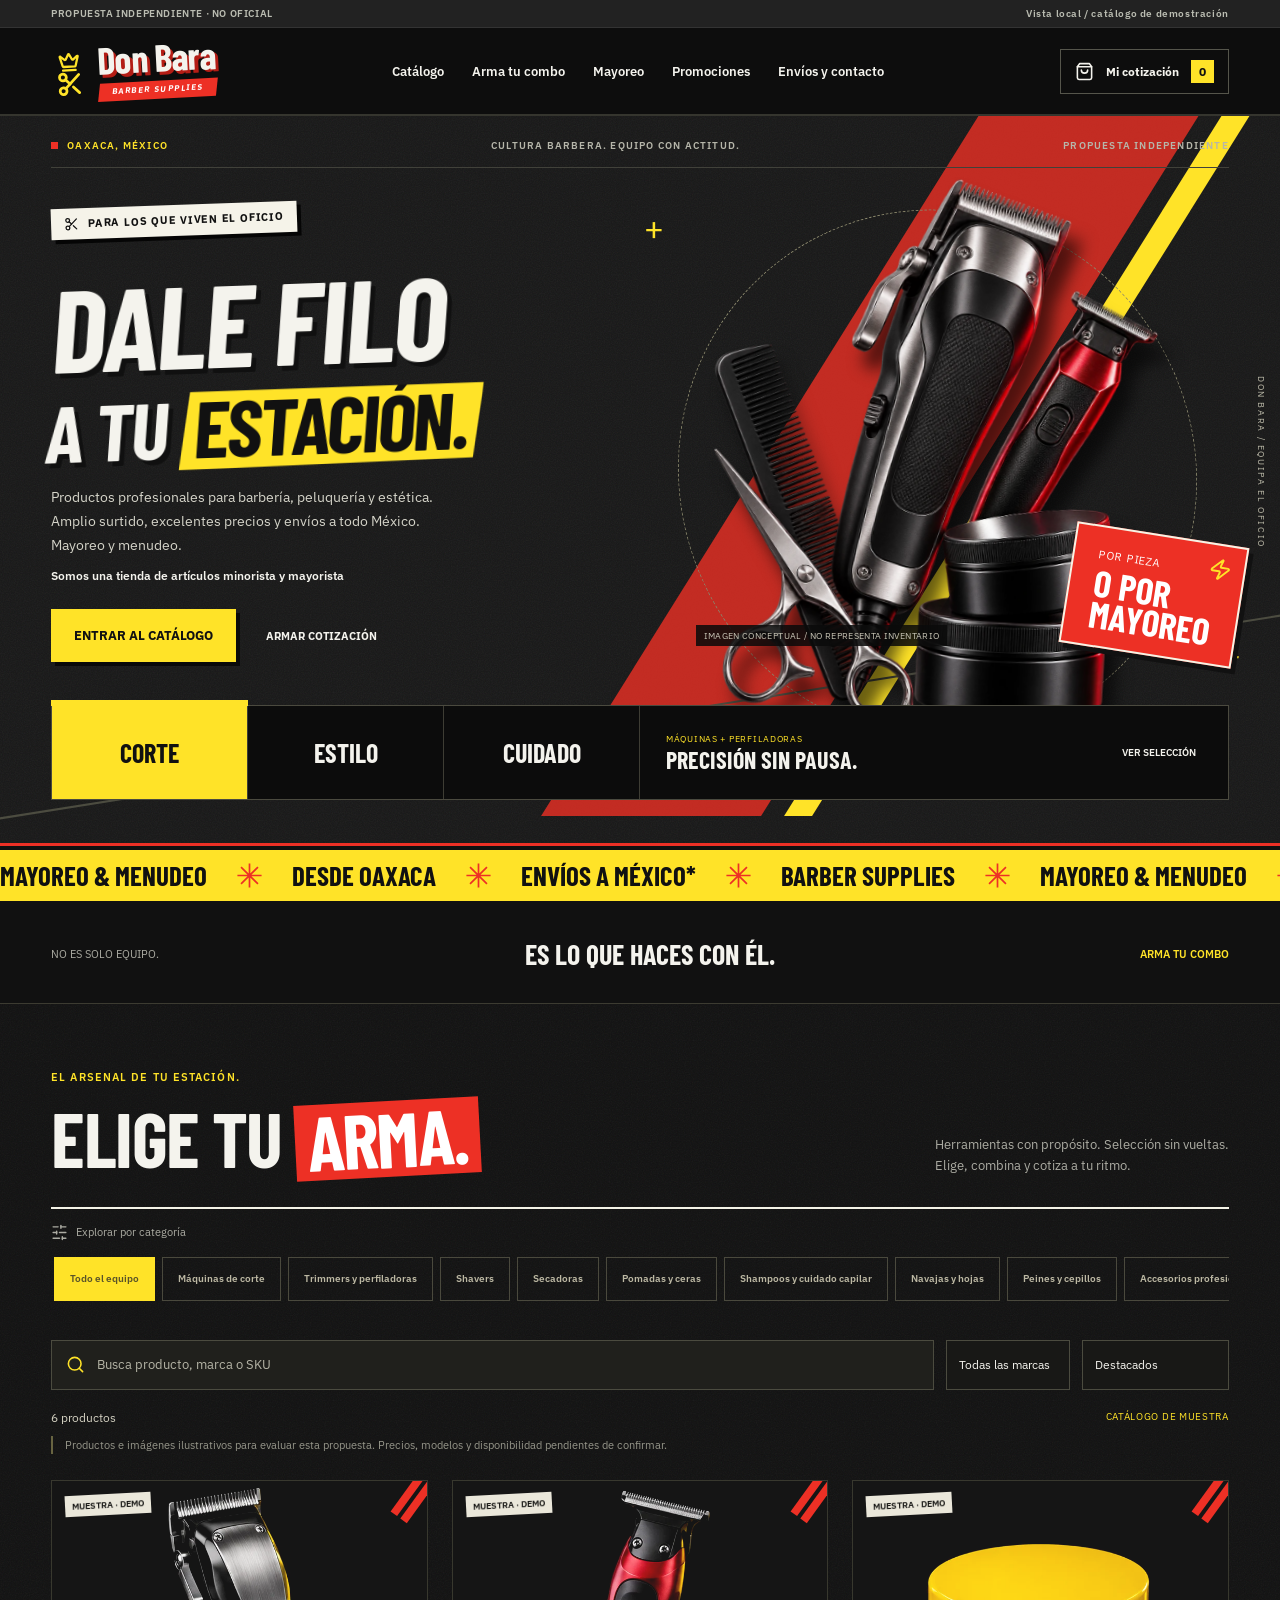
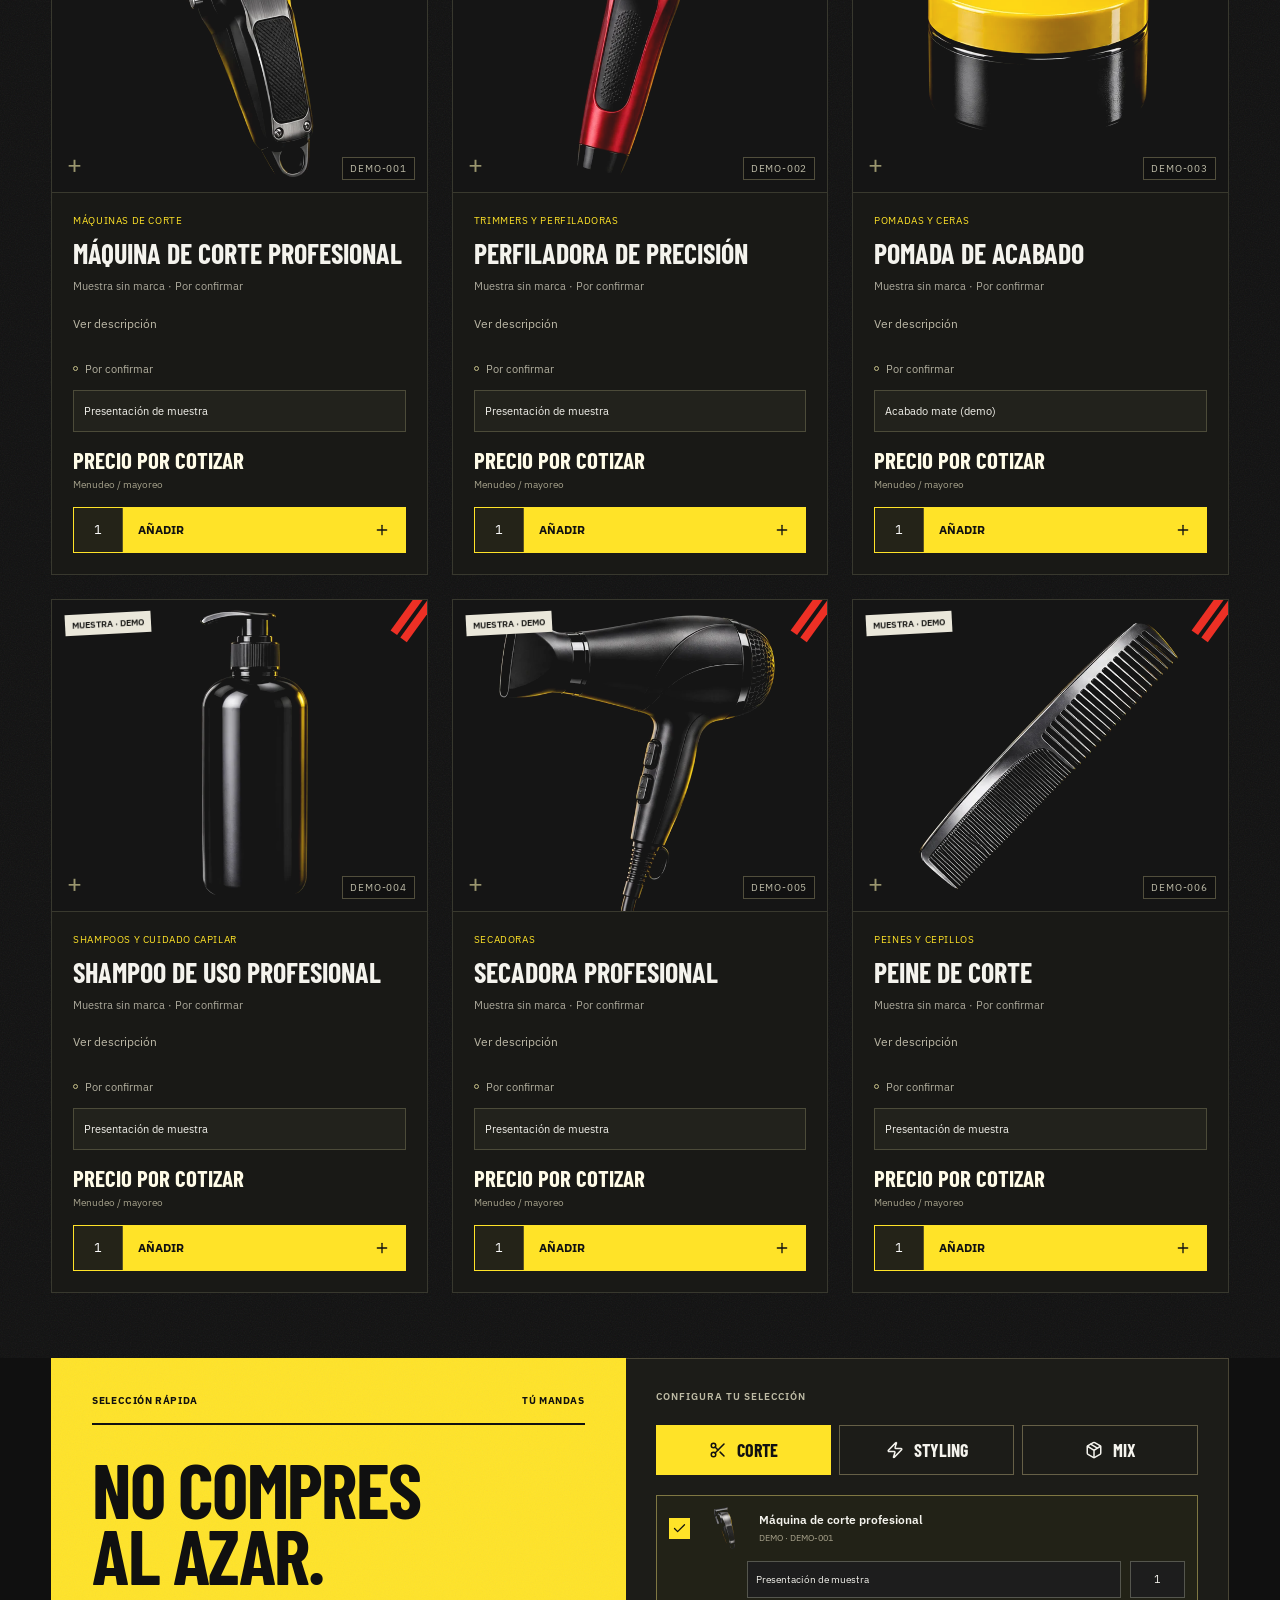
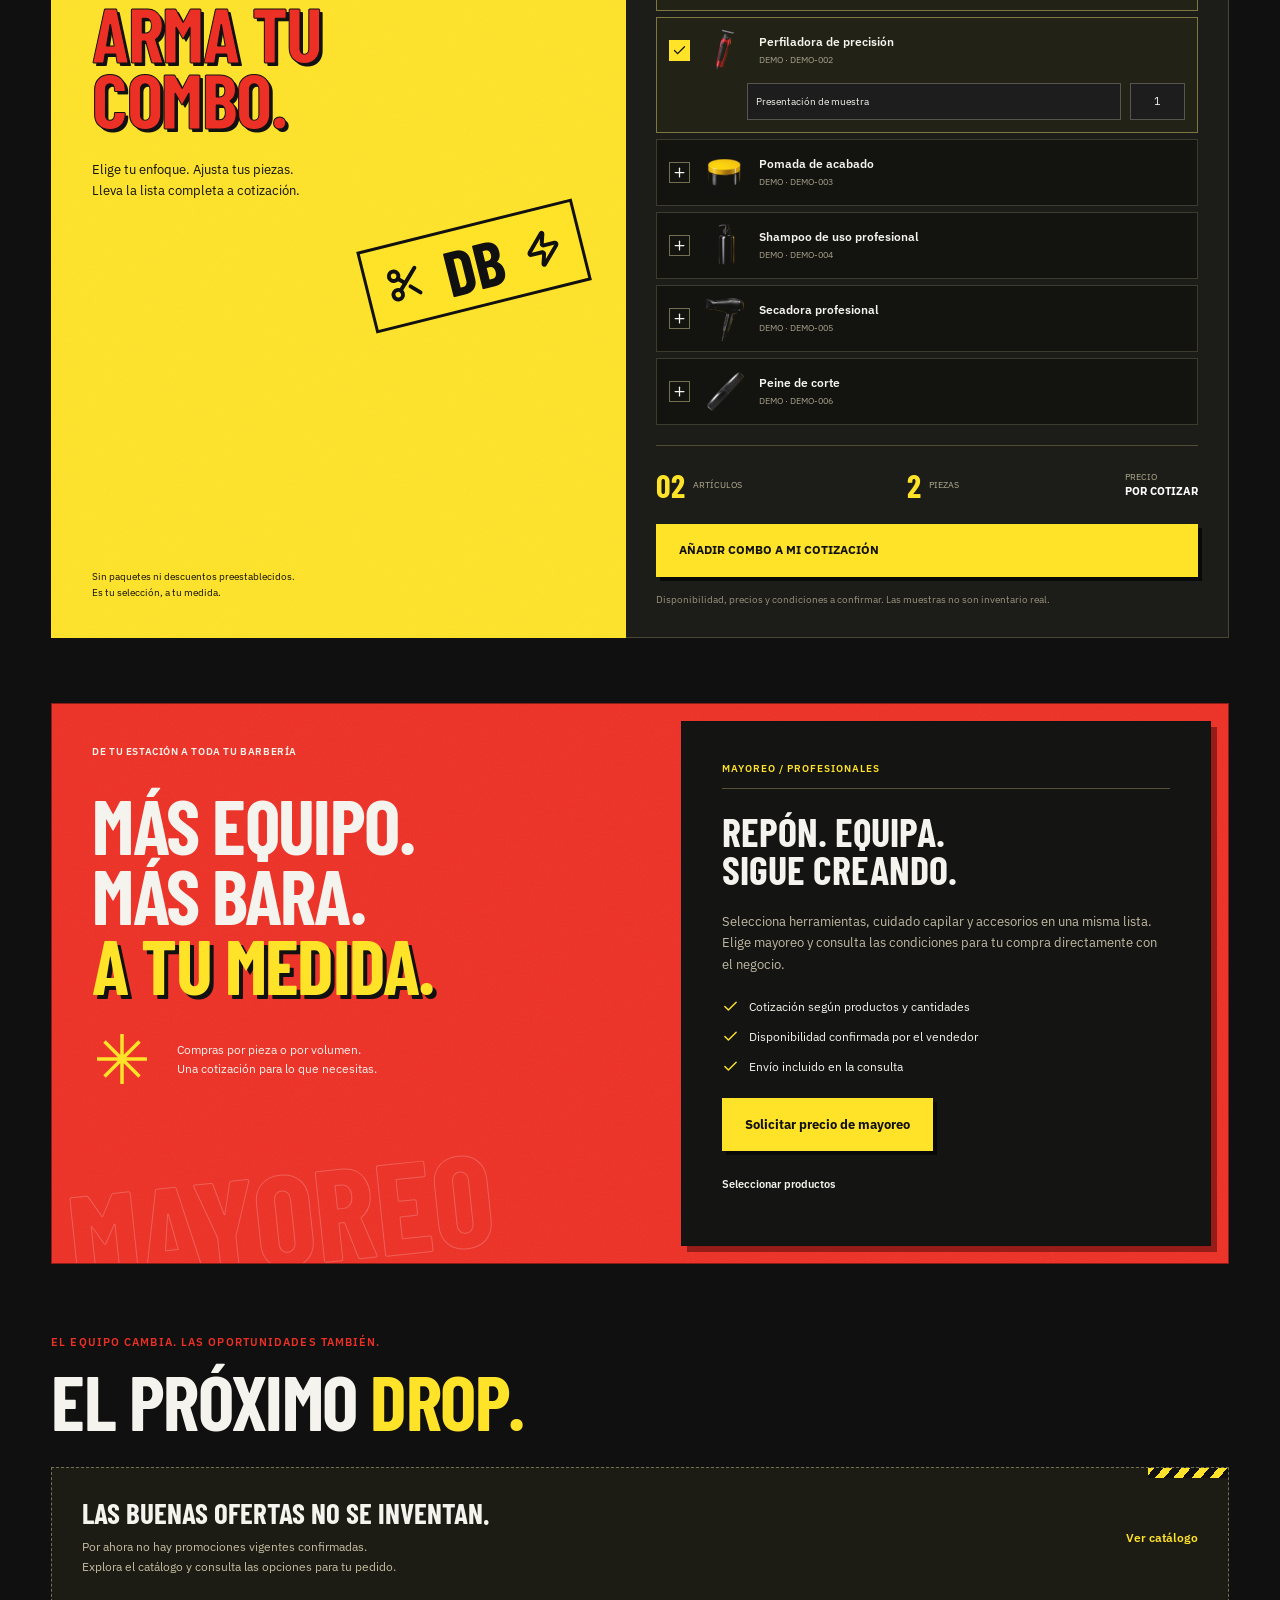
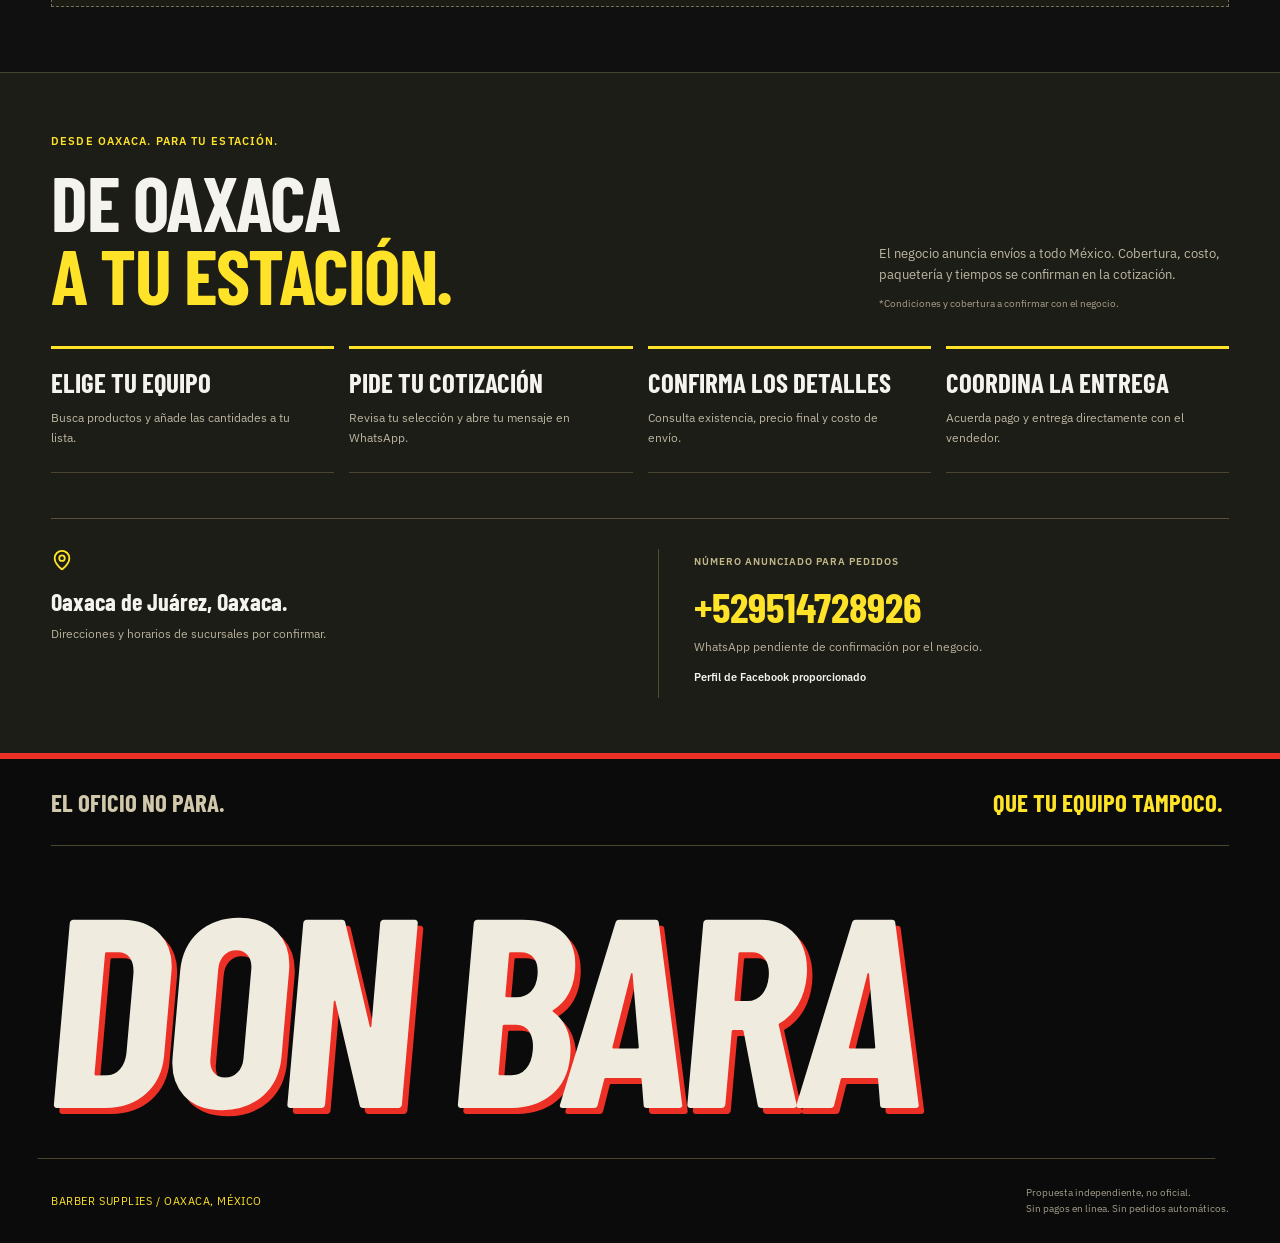
==== commit 40aafdd6: "Replace emoji-prone burst characters with decorative SVG icons Use the same eight-ray vector in the " ====
--- a/don-bara/index.html
+++ b/don-bara/index.html
@@ -1,3 +1,3 @@
-<!doctype html><html lang="es-MX"><head><meta charset="UTF-8"/><meta name="viewport" content="width=device-width,initial-scale=1"/><meta name="theme-color" content="#101010"/><meta name="robots" content="noindex,nofollow"/><meta name="description" content="Dale filo a tu estación. Propuesta independiente de catálogo profesional para Don Bara Barber Supplies, Oaxaca. Mayoreo, menudeo y cotizaciones."/><meta property="og:title" content="Don Bara · Dale filo a tu estación — Propuesta"/><meta property="og:description" content="Catálogo, combos a tu medida y cotizaciones de barbería. Propuesta independiente no oficial."/><meta property="og:type" content="website"/><meta property="og:image" content="/don-bara/assets/street-setup.webp"/><title>Don Bara · Street Supply | Propuesta independiente</title>  <script type="module" crossorigin src="/don-bara/assets/index-JVQKcyJr.js"></script>
-  <link rel="stylesheet" crossorigin href="/don-bara/assets/index-BTfNLqGn.css">
+<!doctype html><html lang="es-MX"><head><meta charset="UTF-8"/><meta name="viewport" content="width=device-width,initial-scale=1"/><meta name="theme-color" content="#101010"/><meta name="robots" content="noindex,nofollow"/><meta name="description" content="Dale filo a tu estación. Propuesta independiente de catálogo profesional para Don Bara Barber Supplies, Oaxaca. Mayoreo, menudeo y cotizaciones."/><meta property="og:title" content="Don Bara · Dale filo a tu estación — Propuesta"/><meta property="og:description" content="Catálogo, combos a tu medida y cotizaciones de barbería. Propuesta independiente no oficial."/><meta property="og:type" content="website"/><meta property="og:image" content="/don-bara/assets/street-setup.webp"/><title>Don Bara · Street Supply | Propuesta independiente</title>  <script type="module" crossorigin src="/don-bara/assets/index-BWL38YMB.js"></script>
+  <link rel="stylesheet" crossorigin href="/don-bara/assets/index-CWyJyCMz.css">
 </head><body><div id="root"></div></body></html>
--- a/don-bara/assets/index-CWyJyCMz.css
+++ b/don-bara/assets/index-CWyJyCMz.css
@@ -0,0 +1 @@
+@font-face{font-family:Barlow;src:url(/don-bara/assets/barlow-condensed-latin-700-normal.woff2) format("woff2");font-weight:700;font-display:swap}@font-face{font-family:Plex;src:url(/don-bara/assets/ibm-plex-sans-latin-400-normal.woff2) format("woff2");font-weight:400;font-display:swap}@font-face{font-family:Plex;src:url(/don-bara/assets/ibm-plex-sans-latin-600-normal.woff2) format("woff2");font-weight:600;font-display:swap}@font-face{font-family:Plex;src:url(/don-bara/assets/ibm-plex-sans-latin-700-normal.woff2) format("woff2");font-weight:700;font-display:swap}:root{font-family:Plex,Arial,sans-serif;background:#101010;color:#f4f3ed;font-synthesis:none;--ink: #101010;--paper: #171717;--panel: #202020;--red: #ed3025;--yellow: #ffe328;--line: #3b3b37;--muted: #acaca3}*{box-sizing:border-box}html{scroll-behavior:smooth;scroll-padding-top:110px}body{margin:0}button,input,select,textarea{font:inherit;border-radius:0}button,a{touch-action:manipulation;-webkit-tap-highlight-color:transparent}button{cursor:pointer;color:inherit;border:0;background:none}button:disabled{cursor:not-allowed;opacity:.45}a{color:inherit;text-decoration:none}img{display:block;max-width:100%}h1,h2,h3,p{margin:0}h1,h2{font-family:Barlow,Impact,sans-serif;font-weight:700;text-transform:uppercase}h2{font-size:clamp(44px,6vw,85px);line-height:.95;letter-spacing:-.02em}h2 em{font-style:italic;color:var(--yellow)}h3{line-height:1.2}p{line-height:1.65}small{line-height:1.5}input,select,textarea{color:inherit;background:#1d1d1d;border:1px solid #55564e;padding:12px;min-width:0}select option{background:#222;color:#fff}input[type=checkbox],input[type=radio]{accent-color:var(--yellow)}input:disabled,select:disabled{opacity:.5}button:focus-visible,a:focus-visible,input:focus-visible,select:focus-visible,textarea:focus-visible,summary:focus-visible{outline:3px solid var(--yellow);outline-offset:4px}.sr-only{position:absolute;width:1px;height:1px;padding:0;overflow:hidden;clip:rect(0,0,0,0);white-space:nowrap;border:0}.skip{position:fixed;top:-100px;left:15px;background:var(--yellow);color:#111;padding:14px;z-index:100}.skip:focus{top:10px}.eyebrow{font-size:11px;font-weight:600;letter-spacing:.1em;line-height:1.6}.red-square{display:inline-block;width:8px;height:8px;background:var(--red)}.red-period{color:var(--red)}.primary{display:inline-flex;align-items:center;justify-content:space-between;gap:25px;min-height:53px;padding:15px 22px;background:var(--yellow);color:#111;font-size:13px;font-weight:700;line-height:1.4;border:1px solid var(--yellow);box-shadow:4px 4px #090909;transition:background .18s,transform .18s,box-shadow .18s}.primary:hover{background:#fff170;transform:translate(-2px,-2px);box-shadow:6px 6px #090909}.primary:active{transform:translate(2px,2px);box-shadow:0 0 #090909}.text-button{display:inline-flex;align-items:center;gap:10px;min-height:42px;font-size:12px;font-weight:600;padding:4px 0}.text-button:hover{color:var(--yellow)}.icon-button{display:inline-flex;align-items:center;justify-content:center;min-width:40px;min-height:40px}.proposal{padding:7px 4%;display:flex;justify-content:space-between;font-size:10px;font-weight:600;letter-spacing:.06em;background:#222;color:#bbbdb2;border-bottom:1px solid #333}.header{position:sticky;top:0;z-index:20;display:flex;align-items:center;justify-content:space-between;gap:25px;padding:15px 4%;background:#0d0d0d;border-bottom:2px solid #35352e;min-height:88px}.brand{display:flex;align-items:center;gap:10px;flex-shrink:0;transform:rotate(-3deg)}.brand-mark{position:relative;width:37px;height:46px;display:flex;flex-direction:column;align-items:center;justify-content:center;color:var(--yellow)}.brand-mark svg:first-child{width:27px;height:23px;stroke-width:2.5}.brand-mark svg:last-child{width:29px;height:29px;stroke-width:2.4;margin-top:-3px}.brand-name{font:italic 700 38px/.83 Barlow,Impact,sans-serif;letter-spacing:-.02em;text-shadow:3px 3px 0 #b41d15}.brand-name small{display:block;font:700 8px/1.2 Plex,Arial,sans-serif;letter-spacing:.18em;background:var(--red);color:#fff;padding:4px 8px;margin-top:7px;transform:skew(-9deg);text-shadow:none;text-align:center}.nav{display:flex;gap:28px;align-items:center;font-size:13px;font-weight:600}.nav a{padding:10px 0;position:relative}.nav a:after{content:"";position:absolute;bottom:1px;left:0;width:0;height:3px;background:var(--red);transition:width .2s;transform:skew(-20deg)}.nav a:hover:after{width:100%}.header-actions{display:flex;gap:15px;align-items:center}.quote-toggle{display:flex;align-items:center;gap:12px;font-size:12px;font-weight:700;border:1px solid #55554b;padding:10px 14px;min-height:44px;transition:border .2s}.quote-toggle:hover{border-color:var(--yellow)}.quote-toggle b{background:var(--yellow);color:#111;min-width:23px;min-height:23px;display:grid;place-items:center}.mobile-menu{display:none}.street-hero{position:relative;isolation:isolate;overflow:hidden;min-height:730px;background:#171717 url(/don-bara/assets/grit.svg);border-bottom:3px solid var(--red);padding:23px 4% 0}.hero-coordinate{display:flex;justify-content:space-between;align-items:center;font-size:10px;font-weight:600;letter-spacing:.12em;color:#b6b6aa;border-bottom:1px solid #41413a;padding-bottom:15px;position:relative;z-index:3}.hero-coordinate>span:first-child{display:flex;gap:9px;align-items:center;color:var(--yellow)}.hero-coordinate i{display:inline-block;width:7px;height:7px;background:var(--red)}.hero-ghost{position:absolute;right:-55px;top:35px;font:700 265px/1 Barlow,Impact,sans-serif;transform:rotate(-90deg) translate(-100%);transform-origin:right top;-webkit-text-stroke:1px #46463b;color:transparent;letter-spacing:.02em;z-index:-1;user-select:none}.hero-strike{position:absolute;background:var(--red);z-index:-1;transform:skew(-32deg);width:220px;height:800px;right:21%;top:-100px}.strike-one{opacity:.8}.strike-two{right:17%;width:28px;background:var(--yellow);opacity:1}.street-hero:after{content:"";position:absolute;left:-10px;right:-10px;bottom:125px;height:2px;background:#4c4c40;z-index:-1;transform:rotate(-9deg)}.street-hero-copy{position:relative;z-index:3;pointer-events:none;padding-top:37px;width:64%}.street-hero-copy button,.street-hero-copy a{pointer-events:auto}.tape-label{font:700 11px/1 Plex,Arial,sans-serif;letter-spacing:.07em;background:#f5f3e9;color:#111;display:inline-flex;align-items:center;gap:9px;padding:8px 13px;transform:rotate(-2deg);box-shadow:4px 4px #050505}.street-hero h1{font-size:clamp(78px,9.1vw,146px);line-height:.88;letter-spacing:-.02em;transform:skew(-6deg) rotate(-2deg);margin:28px 0 22px;text-shadow:5px 5px 0 #101010;animation:poster-in .5s ease-out both}.street-hero h1>span{display:block;font-size:.69em;margin-top:12px}.street-hero h1 em{display:inline-block;font-style:normal;background:var(--yellow);color:#111;padding:0 13px 8px;margin-top:5px;text-shadow:none;clip-path:polygon(2% 0,100% 0,98% 96%,0 100%)}.hero-intro{font-size:14px;color:#d5d4c9;margin:24px 0 23px;line-height:1.7}.hero-ctas{display:flex;align-items:center;gap:24px;flex-wrap:wrap}.hero-quote{font-size:11px;font-weight:700;display:inline-flex;gap:12px;align-items:center;min-height:44px}.hero-quote:hover{color:var(--yellow)}.equipment-stage{position:absolute;right:3%;top:60px;width:49%;height:565px;z-index:2;pointer-events:none;animation:equipment-in .6s ease-out both}.equipment-stage>img{height:100%;width:100%;object-fit:contain;filter:drop-shadow(12px 18px 8px #0009);transform:rotate(3deg)}.equipment-stage.single-product{right:4%;width:40%;height:490px;top:95px}.single-product>img{mix-blend-mode:lighten;transform:rotate(9deg);border:1px solid #3f4034}.stage-orbit{position:absolute;inset:32px 0 0 20px;border:1px dashed #89866b;border-radius:50%;transform:rotate(-25deg) scaleX(.85);z-index:-1}.stage-cross{position:absolute;font-size:33px;color:var(--yellow);line-height:1;font-weight:400}.cross-a{top:35px;left:30px}.cross-b{bottom:70px;right:0}.volume-sticker{position:absolute;bottom:85px;right:0;background:var(--red);padding:15px 24px;color:#fff;transform:rotate(9deg);box-shadow:5px 5px #111;border:2px solid #f6f3e5;z-index:3}.volume-sticker>span{font:11px Plex,Arial,sans-serif;letter-spacing:.07em}.volume-sticker strong{font:italic 700 37px/.85 Barlow,Impact,sans-serif;display:block;margin-top:5px}.volume-sticker svg{position:absolute;right:12px;top:12px;color:var(--yellow)}.stage-caption{position:absolute;left:13%;bottom:95px;background:#0b0b0bdd;color:#c8c5b6;padding:5px 8px;font-size:9px;letter-spacing:.04em}.hero-side-note{position:absolute;right:13px;top:260px;writing-mode:vertical-rl;font-size:9px;letter-spacing:.18em;color:#bbb9a8}.hero-selector{position:relative;z-index:5;display:grid;grid-template-columns:1fr 1fr;align-items:stretch;background:#0c0c0c;border:1px solid #4b4a3f;margin-top:43px;min-height:95px}.scene-tabs{display:flex;align-items:stretch}.scene-tabs button{display:flex;align-items:center;justify-content:center;gap:13px;flex:1;border-right:1px solid #3e3d34;min-height:90px;position:relative;font:italic 700 26px Barlow,Impact,sans-serif}.scene-tabs button>span{font:11px Plex,Arial,sans-serif;color:#a19e8a}.scene-tabs button>svg{width:15px}.scene-tabs button[aria-selected=true]{background:var(--yellow);color:#111}.scene-tabs button[aria-selected=true]>span{color:#595325}.scene-tabs button[aria-selected=true]:before{content:"";position:absolute;top:-6px;height:6px;background:var(--yellow);left:-1px;right:-1px}.scene-tabs button:hover:not([aria-selected=true]){background:#28271e;color:var(--yellow)}.scene-detail{display:flex;align-items:center;justify-content:space-between;padding:20px 26px;gap:15px}.scene-detail>div>span{display:block;font-size:9px;color:var(--yellow);letter-spacing:.08em;margin-bottom:5px}.scene-detail strong{font:700 24px/.95 Barlow,Impact,sans-serif}.scene-detail>button{display:flex;align-items:center;gap:9px;font-size:10px;font-weight:600;min-height:44px;white-space:nowrap}.scene-detail>button:hover{color:var(--yellow)}.street-ticker{overflow:hidden;background:var(--yellow);color:#111;transform:none;margin:0;width:100%;border-top:4px solid #111;border-bottom:4px solid #111;padding:11px 0;position:relative;z-index:6}.street-ticker>div{display:flex;width:max-content;animation:ticker 38s linear infinite}.street-ticker span{display:flex;align-items:center;gap:28px;margin-right:28px;font:italic 700 27px/.95 Barlow,Impact,sans-serif;white-space:nowrap}.street-ticker .ticker-burst{width:29px;height:29px;flex-shrink:0;display:block;color:var(--red)}.street-ticker:hover>div{animation-play-state:paused}.supply-manifesto{display:flex;align-items:center;gap:20px;justify-content:space-between;padding:32px 4%;border-bottom:1px solid #3c3b31;background:#111}.supply-manifesto>span{font-size:11px;color:var(--muted)}.supply-manifesto>strong{font:italic 700 28px Barlow,Impact,sans-serif}.supply-manifesto a{display:flex;align-items:center;gap:14px;font-size:11px;color:var(--yellow);font-weight:600}.section{padding:65px 4%;scroll-margin-top:10px}.section-heading{display:flex;align-items:flex-end;justify-content:space-between;gap:30px;margin-bottom:30px}.section-heading .eyebrow{color:var(--yellow);margin-bottom:14px}.section-heading>p{font-size:13px;color:var(--muted);max-width:330px}.catalog{background:#101010 url(/don-bara/assets/grit.svg)}.catalog .section-heading h2{font-style:italic}.catalog .section-heading h2>em{background:var(--red);color:#fff;padding:0 12px 3px;display:inline-block;transform:rotate(-3deg)}.catalog-layout{display:flex;flex-direction:column;gap:25px}.categories{border-top:2px solid #f4f3e7;padding-top:15px;min-width:0}.categories>h3{font-size:11px;color:var(--muted);display:flex;gap:8px;align-items:center;margin-bottom:13px;font-weight:400}.category-list{display:flex;gap:7px;overflow-x:auto;padding:3px 3px 14px;scrollbar-width:thin;scrollbar-color:#777256 #1b1b16}.category-list button{flex-shrink:0;display:flex;align-items:center;gap:14px;min-height:44px;padding:12px 15px;border:1px solid #4a493d;font-size:11px;font-weight:600;white-space:nowrap;transition:background .2s,transform .2s}.category-list button>span:last-child{font-size:10px;color:#bcb8a3}.category-list button:hover{border-color:var(--yellow);transform:translateY(-2px)}.category-list button.active{background:var(--yellow);color:#111;border-color:var(--yellow)}.category-list button.active>span:last-child{color:#5a5429}.sidebar-note{display:none}.catalog-content{min-width:0}.catalog-toolbar{display:flex;align-items:stretch;gap:12px}.search{display:flex;align-items:center;gap:12px;background:#20201c;border:1px solid #4b4b3f;padding:0 14px;flex:1;min-width:0}.search>svg{color:var(--yellow);flex-shrink:0}.search input{background:transparent;border:0;outline:0;padding:15px 0;flex:1;min-width:0;font-size:13px}.search input::placeholder{color:#b5b4a6}.search:focus-within{border-color:var(--yellow)}.catalog-toolbar select{height:50px;font-size:12px;max-width:210px;background:#181816;border:1px solid #4b4b3f}.results-bar{display:flex;justify-content:space-between;gap:12px;font-size:12px;color:#d3d0c1;margin:20px 0 11px}.results-bar>span:last-child{font-size:10px;color:var(--yellow);letter-spacing:.07em}.catalog-disclaimer{font-size:11px;line-height:1.7;max-width:900px;color:#96968a;border-left:2px solid #686441;padding-left:12px;margin-bottom:26px}.product-grid{display:grid;grid-template-columns:repeat(3,minmax(0,1fr));gap:24px}.product-card{display:flex;flex-direction:column;min-width:0;border:1px solid #38382e;position:relative;background:#191916;transition:border-color .2s,transform .2s;isolation:isolate}.product-card:hover{border-color:var(--yellow);transform:translateY(-5px)}.product-visual{flex-shrink:0;position:relative;aspect-ratio:1.2;background:#151515;overflow:hidden;border-bottom:1px solid #39392e}.product-visual>img{width:100%;height:100%;object-fit:contain;transition:transform .45s;mix-blend-mode:lighten}.product-card:hover .product-visual>img{transform:scale(1.07) rotate(-3deg)}.product-cross{position:absolute;bottom:12px;left:15px;font-size:25px;font-weight:400;color:#9a966e;z-index:2}.product-visual:after{content:"";position:absolute;right:13px;top:-17px;width:8px;height:55px;background:var(--red);transform:rotate(36deg);box-shadow:12px 0 0 var(--red)}.demo-label{position:absolute;z-index:2;top:13px;left:13px;background:#eae7da;color:#131311;font-size:9px;font-weight:600;padding:5px 7px;transform:rotate(-3deg)}.sku{position:absolute;bottom:12px;right:12px;font:10px Plex,Arial,sans-serif;letter-spacing:.08em;background:#111c;color:#bebca8;padding:4px 7px;border:1px solid #514e3c}.product-info{display:flex;flex-direction:column;flex:1;padding:21px}.product-category{font-size:10px;text-transform:uppercase;color:var(--yellow);letter-spacing:.06em;display:block;min-height:16px}.product-info h3{font:italic 700 28px/1 Barlow,Impact,sans-serif;text-transform:uppercase;margin:9px 0 10px;min-height:28px}.product-brand{font-size:11px;color:#aca99b}.product-info details{font-size:12px;color:#bcb8a6;margin:12px 0}.product-info summary{display:flex;align-items:center;gap:8px;cursor:pointer;list-style:none;min-height:32px}.product-info details p{padding:8px 0;font-size:12px}.product-info details[open] summary{color:var(--yellow)}.detail-image{max-height:250px;object-fit:contain;margin-top:10px}.availability{display:flex;align-items:center;gap:7px;font-size:11px;color:#b4b1a0;margin:10px 0 14px}.availability>span{height:5px;width:5px;border:1px solid #c5bf88;border-radius:50%}.availability>span.available{background:var(--yellow)}.product-info>select{width:100%;min-height:42px;background:#22221c;font-size:11px;padding:10px;border-color:#4c4b39}.product-price{font:italic 700 23px/1 Barlow,Impact,sans-serif;text-transform:uppercase;color:#fffce8;margin:auto 0 15px;padding-top:17px}.product-price>small{display:block;font:10px/1.4 Plex,Arial,sans-serif;text-transform:none;color:#a5a18b;margin-top:6px}.add-row{display:flex;min-height:46px;border:1px solid var(--yellow)}.quantity{width:49px;flex-shrink:0;border-right:1px solid #5a5421}.quantity input{width:100%;height:100%;text-align:center;padding:6px;border:0;background:#242318;color:#fff;font-size:13px;appearance:textfield}.add-row>button{display:flex;flex:1;align-items:center;justify-content:space-between;gap:10px;background:var(--yellow);color:#111;font-size:12px;font-weight:700;padding:12px 15px;text-transform:uppercase}.add-row>button:hover{background:#fff4a3}.no-results{padding:75px 20px;text-align:center;border:1px dashed #777052;display:flex;flex-direction:column;align-items:center;gap:16px}.no-results>svg{color:var(--yellow)}.no-results h3{font:italic 700 30px Barlow,Impact,sans-serif}.no-results p{font-size:13px;color:#bcb8a6}.setup-builder{padding:0 4% 65px;display:grid;grid-template-columns:1fr 1.05fr;gap:0;background:#101010}.builder-art{position:relative;overflow:hidden;background:var(--yellow) url(/don-bara/assets/grit.svg);color:#101010;padding:35px 40px;display:flex;flex-direction:column;align-items:flex-start;min-height:650px;border:1px solid var(--yellow)}.builder-kicker{display:flex;justify-content:space-between;width:100%;border-bottom:2px solid #111;padding-bottom:16px;gap:20px;font-size:10px;font-weight:700;letter-spacing:.06em}.builder-art h2{font-style:italic;font-size:clamp(50px,6vw,90px);line-height:.86;margin-top:30px;position:relative;z-index:2}.builder-art h2>span{color:var(--red);display:block;margin-top:12px;-webkit-text-stroke:1px #111;text-shadow:3px 3px 0 #111}.builder-art>p{font-size:13px;margin-top:28px;position:relative;z-index:2}.builder-decoration{position:relative;display:flex;align-items:center;gap:22px;margin:22px 0 0 auto;transform:rotate(-14deg);border:3px solid #111;padding:10px 18px;background:var(--yellow)}.builder-decoration>span{font:italic 700 64px/.9 Barlow,Impact,sans-serif}.builder-decoration svg{width:38px;height:38px;stroke-width:2.5}.builder-art .builder-fineprint{font-size:10px;margin-top:auto;padding-top:28px}.builder-controls{background:#1c1c18;border:1px solid #494535;border-left:0;padding:30px}.builder-top{display:flex;justify-content:space-between;gap:15px;align-items:center}.builder-top .eyebrow{font-size:10px;color:#bebba5}.builder-top>strong{font:italic 700 25px Barlow,Impact,sans-serif;color:#9b9570}.preset-tabs{display:flex;gap:8px;margin:20px 0}.preset-tabs>button{display:flex;align-items:center;justify-content:center;gap:10px;padding:13px;flex:1;border:1px solid #666047;font:700 18px Barlow,Impact,sans-serif}.preset-tabs>button.active{background:var(--yellow);color:#111;border-color:var(--yellow)}.preset-tabs>button:hover{border-color:var(--yellow)}.builder-product-list{display:flex;flex-direction:column;gap:6px}.builder-product{border:1px solid #3c3b2e;background:#131310;padding:0 12px}.builder-product.selected{border-color:#7f7743;background:#222217}.builder-pick{display:flex;align-items:center;gap:12px;min-height:65px;width:100%;padding:4px 0;text-align:left}.pick-mark{height:21px;width:21px;display:grid;place-items:center;border:1px solid #736f52;flex-shrink:0}.selected .pick-mark{background:var(--yellow);color:#111;border-color:var(--yellow)}.builder-pick>img{width:45px;height:48px;object-fit:contain;mix-blend-mode:lighten}.builder-pick strong{display:block;font-size:12px;font-weight:600}.builder-pick small{display:block;font-size:9px;color:#a7a18a;margin-top:4px}.builder-product-options{display:flex;gap:9px;padding:0 0 12px 78px}.builder-product-options>label:first-child{flex:1}.builder-product-options select{width:100%;font-size:10px;padding:8px;min-height:37px}.builder-product-options input{width:55px;padding:8px;text-align:center;font-size:11px;min-height:37px}.builder-summary{display:flex;align-items:center;justify-content:space-between;padding:20px 0;border-top:1px solid #514b32;margin-top:20px;gap:15px;font-size:9px;color:#b3ad92}.builder-summary>span{display:flex;align-items:center;gap:8px}.builder-summary strong{font:italic 700 32px Barlow,Impact,sans-serif;color:var(--yellow)}.builder-summary>span:last-child{display:block;line-height:1.5}.builder-summary b{font-size:11px;color:#fff}.builder-add{width:100%;font-size:12px}.builder-disclaimer{font-size:10px;color:#9a947d;display:block;margin-top:15px}.wholesale{display:grid;grid-template-columns:1.15fr 1fr;background:var(--red) url(/don-bara/assets/grit.svg);padding:0;margin:0 4%;border:1px solid #8d1c16;isolation:isolate}.wholesale-left{padding:40px;position:relative;overflow:hidden}.wholesale-left:after{content:"MAYOREO";font:700 130px Barlow,Impact,sans-serif;-webkit-text-stroke:1px #ffffff36;color:transparent;position:absolute;bottom:-30px;left:15px;z-index:-1;transform:rotate(-6deg)}.wholesale-left .eyebrow{font-size:10px;letter-spacing:.06em}.wholesale-left h2{font-style:italic;font-size:clamp(46px,6vw,88px);line-height:.91;margin:30px 0}.wholesale-left h2>span{color:var(--yellow);text-shadow:4px 4px 0 #111}.wholesale-bottom{display:flex;align-items:center;gap:25px;margin-top:28px}.big-asterisk{width:60px;height:60px;flex-shrink:0;display:block;color:var(--yellow)}.wholesale-bottom p{font-size:12px}.wholesale-right{padding:40px;background:#141412;margin:17px 17px 17px 0;border:1px solid #111;box-shadow:6px 6px #941e17}.label-line{display:block;font-size:10px;font-weight:600;letter-spacing:.1em;color:var(--yellow);border-bottom:1px solid #55503a;padding-bottom:13px}.wholesale-right h3{font:italic 700 40px/.95 Barlow,Impact,sans-serif;margin:23px 0}.wholesale-right>p{font-size:13px;color:#c1baa4}.wholesale-right ul{list-style:none;padding:0;margin:23px 0}.wholesale-right li{display:flex;gap:10px;align-items:center;font-size:12px;margin-bottom:13px}.wholesale-right li svg{color:var(--yellow);flex-shrink:0}.wholesale-right>.text-button{display:flex;width:fit-content;margin-top:12px;font-size:11px}.promotions{padding-top:70px;padding-bottom:65px}.promotions>.section-heading{margin-bottom:25px}.promotions>div>.eyebrow{color:var(--red);margin-bottom:12px}.promotions h2{font-style:italic}.promo-empty{display:flex;align-items:center;gap:27px;border:1px dashed #747052;background:#1d1c14;padding:30px;margin-top:30px;position:relative;overflow:hidden}.promo-empty:after{content:"";position:absolute;top:0;right:0;width:80px;height:10px;background:repeating-linear-gradient(-50deg,#111 0,#111 7px,var(--yellow) 7px,var(--yellow) 14px)}.promo-symbol{font:700 70px/.8 Barlow,Impact,sans-serif;color:var(--yellow)}.promo-empty h3{font:italic 700 29px/1 Barlow,Impact,sans-serif;margin-bottom:10px}.promo-empty p{font-size:12px;color:#c5bda2}.promo-empty>a{margin-left:auto;white-space:nowrap;color:var(--yellow)}.promo-list{display:grid;grid-template-columns:repeat(2,minmax(0,1fr));gap:25px;margin-top:30px}.promo-list article{background:#202019;border:2px solid var(--red);padding:22px}.promo-list img{max-height:340px;width:100%;object-fit:contain}.promo-list h3{font:italic 700 36px Barlow,Impact,sans-serif;color:var(--yellow);margin:15px 0}.promo-list p{font-size:12px}.promo-list del{color:#b2a890}.shipping{background:#1d1d18;border-top:1px solid #464230;padding-top:60px;padding-bottom:55px}.shipping h2{font-style:italic}.shipping .section-heading>div:last-child{max-width:350px;font-size:13px;color:#beb8a4}.shipping .section-heading small{display:block;font-size:10px;color:#aaa28b;margin-top:10px}.process{list-style:none;display:grid;grid-template-columns:repeat(4,minmax(0,1fr));gap:15px;padding:0;margin:35px 0 45px;counter-reset:step}.process li{position:relative;border-top:3px solid var(--yellow);border-bottom:1px solid #494530;padding:20px 10px 23px 0}.process-num{font:italic 700 53px/.9 Barlow,Impact,sans-serif;color:var(--yellow)}.process li>svg{position:absolute;right:15px;top:25px;width:23px;color:#88805a}.process h3{font:italic 700 27px/1 Barlow,Impact,sans-serif;text-transform:uppercase;margin:17px 0 12px}.process p{font-size:12px;line-height:1.7;color:#bcb5a0;max-width:240px}.contact-block{display:grid;grid-template-columns:1fr 1fr;gap:35px;padding-top:30px;border-top:1px solid #57513b}.contact-block>div:first-child>svg{color:var(--yellow)}.contact-block h3{font:700 24px Barlow,Impact,sans-serif;margin:12px 0 8px}.contact-block p{font-size:12px;color:#b7b09b}.contact-block>div:last-child{border-left:1px solid #514c36;padding-left:35px}.contact-block .eyebrow{color:#c4b988;font-size:10px}.contact-phone{display:block;font:italic 700 42px/1 Barlow,Impact,sans-serif;color:var(--yellow);margin:15px 0 10px}.contact-block .text-button{font-size:11px}.branch{margin-top:20px}.branch a{font-size:12px;display:flex;align-items:center;gap:10px;margin-top:10px;color:var(--yellow)}footer{background:#0b0b0b;padding:0 4% 25px;border-top:6px solid var(--red);overflow:hidden}.footer-callout{display:flex;align-items:center;justify-content:space-between;gap:25px;padding:27px 0;border-bottom:1px solid #4b4630}.footer-callout>span{font:italic 700 25px Barlow,Impact,sans-serif;color:#d1c8ab}.footer-callout>button{display:flex;align-items:center;gap:17px;font:italic 700 25px Barlow,Impact,sans-serif;color:var(--yellow)}.footer-wordmark{font:italic 700 clamp(90px,21vw,320px)/.95 Barlow,Impact,sans-serif;transform:skew(-5deg);color:#efecdf;text-shadow:6px 6px 0 var(--red);white-space:nowrap;padding:27px 0 30px;letter-spacing:-.04em;border-bottom:1px solid #4b4630}.footer-bottom{display:flex;align-items:center;justify-content:space-between;gap:20px;padding-top:25px;font-size:10px;color:#a5a08c}.footer-bottom>p:first-child{font-size:11px;color:var(--yellow);letter-spacing:.05em}.footer-bottom>a{display:flex;align-items:center;gap:9px;font-size:10px}.toast{position:fixed;bottom:25px;left:50%;transform:translate(-50%);z-index:50;background:var(--yellow);color:#111;border:2px solid #111;box-shadow:5px 5px 0 var(--red);display:flex;align-items:center;gap:13px;padding:17px 20px;font-size:12px;font-weight:600;max-width:calc(100vw - 30px);width:max-content}.toast>svg{flex-shrink:0}.toast button{display:flex;align-items:center;gap:9px;border-left:1px solid #6e652d;padding-left:13px;font-size:11px;white-space:nowrap}.storage-warning{position:fixed;bottom:0;left:0;background:#f8c648;color:#111;padding:12px;font-size:12px;z-index:100}.quote-dialog{position:fixed;inset:0 0 0 auto;margin:0;padding:0;border:0;border-left:1px solid var(--yellow);height:100dvh;max-height:none;width:550px;max-width:100%;background:#171714;color:#f3eee0;box-shadow:-15px 0 50px #0008;animation:drawer .25s ease-out}.quote-dialog::backdrop{background:#030303cf;backdrop-filter:blur(4px)}.quote-shell{padding:28px}.quote-top{display:flex;justify-content:space-between;align-items:flex-start;border-bottom:2px solid var(--yellow);padding-bottom:23px}.quote-top .eyebrow{color:var(--yellow);font-size:10px}.quote-top h2{font-style:italic;font-size:52px;margin-top:10px}.quote-top>.icon-button{border:1px solid #585039}.quote-empty{padding:70px 10px;display:flex;flex-direction:column;align-items:center;gap:20px;text-align:center}.quote-empty>svg{color:var(--yellow)}.quote-empty h3{font:italic 700 32px Barlow,Impact,sans-serif}.quote-empty p{font-size:13px;color:#c4bda7}.quote-line{display:grid;grid-template-columns:72px 1fr;gap:15px;border-bottom:1px solid #4b4532;padding:22px 0}.quote-line>img{width:72px;height:95px;object-fit:contain;background:#131310;mix-blend-mode:lighten}.quote-line h3{font:italic 700 24px/1 Barlow,Impact,sans-serif}.quote-line p{font-size:11px;color:#b8ae90;margin:8px 0 5px;overflow-wrap:anywhere}.quote-line small{font-size:11px;color:#cbc2a9}.line-actions{display:flex;align-items:center;margin-top:13px}.line-actions>button{width:40px;height:40px;border:1px solid #645b3c;display:grid;place-items:center;background:#27241a}.line-actions input{width:53px;height:40px;text-align:center;padding:5px;font-size:12px;border-color:#645b3c}.line-actions>.remove{margin-left:auto;border:0;background:none;color:#e89175}.quote-summary{padding:20px 0;border-bottom:1px solid #4b4532}.quote-summary>p{display:flex;justify-content:space-between;font-size:13px;margin-bottom:10px}.quote-summary strong{color:var(--yellow)}.quote-summary small{display:block;font-size:11px;color:#aaa185;margin-top:5px}.quote-summary .text-button{font-size:11px;color:#e89175;margin-top:7px}.purchase-mode{padding:23px 0;margin:0;border:0;display:flex;gap:10px}.purchase-mode legend{float:left;width:100%;font-size:13px;margin-bottom:13px;font-weight:600}.purchase-mode label{display:flex;align-items:center;gap:9px;flex:1;border:1px solid #615737;padding:13px;font-size:12px}.purchase-mode .selected{background:#38321b;border-color:var(--yellow)}.contact-fields>p{font-size:14px;font-weight:600;margin:5px 0 17px}.contact-fields small{display:block;font-size:11px;color:#ada387;font-weight:400;margin-top:5px}.contact-fields label{display:block;font-size:12px;margin-bottom:15px;color:#d0c4a8}.contact-fields input{display:block;width:100%;margin-top:7px;border-color:#605536;background:#202017;padding:12px;font-size:13px}.notice{background:#302b18;padding:14px;border-left:2px solid var(--yellow);font-size:11px;line-height:1.7;color:#e0d1a4}.error{color:#ffd6c9;background:#56251b;border-left:2px solid #ff7358;padding:14px;font-size:12px;line-height:1.7}.success{color:#e4f0b3;background:#303b1b;border-left:2px solid #b3c96a;padding:14px;font-size:12px;line-height:1.7}.accept-destination{display:flex;align-items:flex-start;gap:10px;font-size:11px;line-height:1.8;color:#c6b68f;margin:18px 0}.accept-destination input{flex-shrink:0;margin-top:4px}.message-preview{padding:18px;background:#262518;border:1px solid #6b6241;margin-top:20px}.message-preview h3{font-size:14px;color:var(--yellow)}.message-preview pre{font:12px/1.8 Plex,Arial,sans-serif;white-space:pre-wrap;overflow-wrap:anywhere;margin:16px 0 20px}.message-preview p{font-size:11px;color:#b4a57e;margin-top:15px}.quote-submit{width:100%;font-size:12px;margin-top:18px}.continue{display:flex;justify-content:center;width:100%;margin-top:9px}.load-state{padding:17vh 7%;min-height:100vh;background:#111;color:#f1e7c9}.load-state h1{font:italic 700 48px Barlow,Impact,sans-serif}.load-state .primary{margin-top:25px}.admin-login{min-height:100vh;padding:35px;background:#111 url(/don-bara/assets/grit.svg)}.admin-login>form{max-width:440px;margin:45px auto;border:1px solid #625634;border-top:6px solid var(--yellow);padding:35px;background:#1c1a14;box-shadow:8px 8px #050505}.admin-login form>svg{color:var(--yellow)}.admin-login form>.eyebrow{font-size:10px;color:var(--yellow);margin:25px 0 15px}.admin-login h1{font:italic 700 54px/.95 Barlow,Impact,sans-serif;margin-bottom:20px}.admin-login form>p{font-size:13px;color:#cabd9d}.admin-login label{display:block;font-size:12px;margin-top:22px}.admin-login input{width:100%;display:block;margin-top:8px;padding:13px;font-size:14px;border-color:#70603b}.admin-login small{display:block;font-size:11px;color:#b9a986;margin:12px 0 20px}.admin-login .primary{width:100%;margin-top:15px}.login-footnote{text-align:center;font-size:11px;color:#a99c7c}.admin-header{display:flex;justify-content:space-between;align-items:center;gap:25px;padding:18px 30px;background:#0c0c0b;border-bottom:3px solid var(--yellow)}.admin-wordmark{font:italic 700 32px Barlow,Impact,sans-serif;color:var(--yellow)}.admin-wordmark small{display:inline-block;font:10px Plex,Arial,sans-serif;color:#c0b28f;letter-spacing:.06em;margin-left:13px}.admin-layout{display:grid;grid-template-columns:205px 1fr;min-height:calc(100vh - 80px)}.admin-nav{padding:25px 15px;background:#1b1913;border-right:1px solid #4b4129}.admin-nav>button{display:flex;align-items:center;gap:12px;width:100%;min-height:48px;padding:13px;font-size:12px;text-align:left;border-left:3px solid transparent;margin-bottom:6px}.admin-nav>button.active{background:var(--yellow);color:#111;border-left-color:var(--red);font-weight:700}.admin-nav>p{padding:30px 13px;font-size:10px;line-height:2;color:#a79b7b}.admin-main{padding:38px;min-width:0;background:#15140f}.admin-title{display:flex;align-items:center;justify-content:space-between;gap:20px;margin-bottom:30px}.admin-title .eyebrow{color:#baad89;font-size:10px}.admin-title h1{font:italic 700 53px Barlow,Impact,sans-serif;margin-top:10px}.admin-title .primary{font-size:12px}.admin-alert{margin-bottom:22px}.admin-search{max-width:450px;margin-bottom:25px}.admin-table-wrap{overflow:auto}.admin-table{width:100%;min-width:690px;border-collapse:collapse;font-size:12px;text-align:left}.admin-table th{font-size:10px;color:var(--yellow);padding:14px;border-bottom:2px solid #8c7d45;font-weight:600}.admin-table td{padding:17px 14px;border-bottom:1px solid #4b422a}.admin-table td small{display:block;font-size:10px;color:#a99c79;margin-top:6px}.admin-table td:last-child{white-space:nowrap}.admin-table .text-button{font-size:11px}.admin-form{display:flex;flex-direction:column;gap:23px;max-width:880px}.admin-form h2{font:italic 700 30px Barlow,Impact,sans-serif;margin:10px 0}.form-heading{display:flex;justify-content:space-between;align-items:center}.form-grid{display:grid;grid-template-columns:1fr 1fr;gap:22px}.admin-form label{display:flex;flex-direction:column;gap:8px;font-size:12px;color:#dfd3b5;line-height:1.6}.admin-form input:not([type=checkbox]),.admin-form select,.admin-form textarea{display:block;width:100%;font-size:13px;background:#211e15;border-color:#665735;min-width:0}.admin-form input:read-only{color:#a89b76;background:#18160f}.admin-form textarea{resize:vertical;min-height:95px}.admin-form .checkbox,.checkbox-row label,.associated-products label{flex-direction:row;align-items:center;gap:10px}.checkbox-row{display:flex;gap:25px;flex-wrap:wrap}.admin-images{display:flex;gap:15px;flex-wrap:wrap}.admin-images>div{position:relative}.admin-images img{width:105px;height:105px;object-fit:cover;border:1px solid #8a7441}.admin-images button{position:absolute;right:0;top:0;background:var(--red);color:#fff;padding:5px}.upload{border:1px dashed #a08b4c;padding:20px}.upload input{margin-top:5px}.admin-form>.primary{align-self:flex-start}.associated-products{border:1px solid #665735;display:flex;flex-direction:column;gap:16px;padding:20px}.associated-products legend{font-size:12px}.promo-admin-image{max-width:280px;max-height:260px;object-fit:contain}.admin-promotions>p{font-size:13px;color:#c5b797;margin-bottom:20px}.admin-promotions article{border:1px solid #665735;padding:22px;margin-bottom:16px}.admin-promotions article h3{font:italic 700 28px Barlow,Impact,sans-serif;color:var(--yellow)}.admin-promotions article p{font-size:12px;margin:10px 0}.category-editor{display:grid;grid-template-columns:1fr 1fr;gap:13px}.category-editor>div{display:flex;gap:10px}.muted{font-size:11px;color:#b7a682}.inline-field{display:flex;align-items:center;gap:12px}.inline-field>button{display:flex;align-items:center;gap:8px;white-space:nowrap;font-size:12px}.branch-form{display:grid;grid-template-columns:1fr 1fr;gap:20px;padding:20px;border:1px solid #665735}.branch-form legend{font-size:12px;color:var(--yellow)}.settings-save{border-top:1px solid #665735;padding-top:24px}.settings-save p{font-size:11px;color:#b4a27a;margin-top:13px}.js-motion .reveal{opacity:0;transform:translateY(16px);transition:opacity .45s,transform .45s}.js-motion .reveal.visible{opacity:1;transform:none}@keyframes poster-in{0%{opacity:0;translate:-25px 10px}to{opacity:1;translate:0 0}}@keyframes equipment-in{0%{opacity:0;translate:40px -12px;rotate:5deg}to{opacity:1;translate:0 0;rotate:0deg}}@keyframes ticker{to{transform:translate(-50%)}}@keyframes drawer{0%{transform:translate(100%)}to{transform:translate(0)}}@media(min-width:1600px){.street-hero{min-height:820px}.street-hero-copy{padding-top:60px}.street-hero h1{font-size:150px}.equipment-stage{height:640px;right:6%}.hero-selector{margin-top:65px}.section{padding-left:max(4%,calc((100vw - 1450px)/2));padding-right:max(4%,calc((100vw - 1450px)/2))}.setup-builder{padding-top:0}.wholesale{margin-left:max(4%,calc((100vw - 1450px)/2));margin-right:max(4%,calc((100vw - 1450px)/2));padding:0}}@media(max-width:1100px){.nav{gap:19px;font-size:12px}.header{gap:17px}.quote-toggle>span{display:none}.street-hero{min-height:710px}.street-hero h1{font-size:10.2vw}.street-hero h1>span{font-size:.65em}.street-hero-copy{width:66%;padding-top:45px}.equipment-stage{right:-2%;width:52%;top:105px;height:470px}.hero-selector{margin-top:60px}.scene-tabs button{font-size:23px;gap:9px}.scene-detail{padding:17px}.scene-detail strong{font-size:22px}.scene-detail>button{font-size:9px}.hero-ctas{gap:14px}.hero-ctas .primary{font-size:12px}.hero-coordinate>span:nth-child(2){display:none}.supply-manifesto>strong{font-size:24px}.product-grid{gap:18px}.product-info{padding:17px}.product-info h3{font-size:25px;min-height:50px}.product-category{min-height:28px}.builder-art{padding:30px}.builder-controls{padding:24px}.builder-art h2{font-size:7vw}.builder-product-options{padding-left:0}.wholesale-left,.wholesale-right{padding:30px}.wholesale-left h2{font-size:7vw}.wholesale-right h3{font-size:35px}.process h3{font-size:24px}.admin-main{padding:28px}}@media(min-width:761px)and (max-width:960px){.mobile-menu{display:inline-flex}.header .nav{display:none;position:absolute;top:100%;left:0;right:0;background:#12120f;border-bottom:3px solid var(--yellow);padding:15px 5%}.header .nav.open{display:flex;flex-direction:column;align-items:stretch;gap:0}.header .nav a{padding:16px 7px;font-size:15px}.header .nav a:after{display:none}}@media(max-width:760px){html{scroll-padding-top:95px}.proposal{justify-content:center;font-size:9px;padding:7px 3%}.proposal>span:last-child{display:none}.header{padding:12px 5%;min-height:80px}.brand-name{font-size:33px}.brand-mark{width:30px}.brand-mark svg:first-child{width:23px}.brand-mark svg:last-child{width:25px}.brand-name small{font-size:7px;padding:4px 6px}.quote-toggle{padding:7px 9px;gap:8px}.quote-toggle>svg{width:18px}.header-actions{gap:11px}.mobile-menu{display:inline-flex}.nav{display:none;position:absolute;top:100%;left:0;right:0;background:#12120f;border-bottom:3px solid var(--yellow);padding:15px 5%}.nav.open{display:flex;flex-direction:column;align-items:stretch;gap:0}.nav a{padding:16px 7px;font-size:15px}.nav a:after{display:none}.street-hero{padding:17px 5% 0;min-height:920px}.hero-coordinate{font-size:8px;letter-spacing:.07em;padding-bottom:13px}.hero-coordinate>span:last-child{font-size:8px}.street-hero-copy{padding-top:27px;width:100%}.tape-label{font-size:9px;padding:7px 9px;gap:6px}.tape-label svg{width:12px}.street-hero h1{font-size:19vw;line-height:.9;transform:skew(-5deg) rotate(-3deg);margin:23px 0 18px;letter-spacing:-.02em}.street-hero h1>span{font-size:.66em;margin-top:8px;white-space:nowrap}.street-hero h1 em{padding:0 7px 5px}.hero-intro{font-size:12px;line-height:1.6;margin:20px 0 18px;max-width:60%}.hero-ctas{display:block;max-width:67%;position:relative;z-index:5}.hero-ctas .primary{font-size:11px;gap:12px;padding:12px 14px;min-height:47px;box-shadow:3px 3px #111}.hero-ctas .primary svg{width:17px}.hero-quote{font-size:9px;gap:9px;margin-top:8px;min-height:40px}.equipment-stage{top:345px;right:-12%;width:90%;height:365px}.equipment-stage.single-product{top:350px;right:-5%;width:70%;height:325px}.volume-sticker{bottom:15px;right:23%;padding:10px 15px;transform:rotate(8deg)}.volume-sticker>span{font-size:8px}.volume-sticker strong{font-size:28px}.volume-sticker svg{width:17px;top:8px;right:6px}.stage-cross{font-size:25px}.cross-a{top:8px;left:4px}.cross-b{right:22%;bottom:0}.stage-caption{font-size:7px;left:17%;bottom:-10px;letter-spacing:0}.hero-strike{right:25%;top:170px;height:600px;width:115px;transform:skew(-25deg)}.strike-two{right:19%;width:14px}.hero-ghost{font-size:160px;right:-15px;top:170px}.hero-side-note{font-size:7px;right:8px;top:490px}.hero-selector{margin-top:316px;grid-template-columns:1fr;min-height:0}.scene-tabs button{min-height:65px;font-size:22px;gap:10px}.scene-tabs button>span{font-size:9px}.scene-tabs button>svg{width:13px}.scene-detail{padding:17px;min-height:78px}.scene-detail>div>span{font-size:8px}.scene-detail strong{font-size:23px}.scene-detail>button{font-size:9px;gap:6px}.street-ticker{margin-top:0;padding:10px 0;transform:none}.street-ticker span{font-size:22px;gap:18px;margin-right:18px}.street-ticker .ticker-burst{width:23px;height:23px}.supply-manifesto{padding:24px 5%;flex-wrap:wrap;gap:9px 15px}.supply-manifesto>span{font-size:9px;flex-basis:100%}.supply-manifesto>strong{font-size:24px;max-width:65%;line-height:1}.supply-manifesto>a{font-size:9px;gap:6px;margin-left:auto}.supply-manifesto>a>svg{width:15px}.section{padding:45px 5%}.section-heading{display:block;margin-bottom:26px}.section-heading .eyebrow{font-size:10px;margin-bottom:12px}.section-heading h2{font-size:13vw}.section-heading>p{font-size:12px;margin-top:20px}.catalog .section-heading h2>em{padding:0 6px 2px}.catalog-layout{gap:13px}.category-list{gap:6px;padding-bottom:12px}.category-list button{font-size:10px;padding:11px 12px;gap:12px}.category-list button>span:last-child{font-size:9px}.categories>h3{font-size:10px}.catalog-toolbar{flex-wrap:wrap;gap:9px}.catalog-toolbar>.search{flex-basis:100%}.catalog-toolbar>label:not(.search){flex:1}.catalog-toolbar select{width:100%;max-width:none;min-width:0;font-size:11px;padding:10px;height:44px}.search input{font-size:12px;padding:13px 0}.results-bar{font-size:11px;margin-top:16px}.results-bar>span:last-child{font-size:9px}.catalog-disclaimer{font-size:10px;margin-bottom:20px}.product-grid{grid-template-columns:repeat(2,minmax(0,1fr));gap:18px 10px}.product-visual{aspect-ratio:.94}.demo-label{font-size:7px;left:7px;top:8px;padding:4px 5px}.sku{font-size:8px;right:6px;bottom:7px;padding:3px 4px}.product-cross{font-size:20px;left:7px;bottom:8px}.product-visual:after{right:6px;width:5px;height:40px;box-shadow:9px 0 0 var(--red)}.product-info{padding:13px 10px}.product-category{font-size:8px;letter-spacing:.02em;min-height:28px;line-height:1.4}.product-info h3{font-size:23px;line-height:.98;min-height:46px;margin:6px 0 10px}.product-brand{font-size:10px;min-height:30px;line-height:1.6}.product-info details{font-size:10px;margin:8px 0}.product-info summary{font-size:10px;gap:5px;min-height:35px}.product-info details p{font-size:11px;line-height:1.65}.availability{font-size:10px;margin:8px 0 12px;gap:5px}.product-info>select{font-size:10px;padding:8px 4px;min-height:40px}.product-price{font-size:21px;margin:auto 0 14px;line-height:1;min-height:48px}.product-price>small{font-size:9px;margin-top:6px}.add-row{min-height:44px}.quantity{width:33px}.quantity input{font-size:12px;padding:4px}.add-row>button{font-size:10px;padding:10px 7px;gap:5px}.add-row>button svg{width:13px}.setup-builder{padding:0 5% 45px;grid-template-columns:1fr}.builder-art{min-height:0;padding:25px;display:grid;grid-template-columns:1fr 1fr;gap:0 10px}.builder-kicker{grid-column:1/-1;font-size:9px}.builder-art h2{font-size:15vw;grid-column:1/-1;margin-top:25px;line-height:.87}.builder-art>p{font-size:11px;grid-column:1;min-width:0;margin-top:20px}.builder-decoration{grid-column:2;grid-row:3;margin:20px 0 0;align-self:center;justify-self:end;gap:10px;padding:8px 10px;border-width:2px}.builder-decoration>span{font-size:40px}.builder-decoration svg{width:22px;height:22px}.builder-decoration>svg:last-child{display:none}.builder-art .builder-fineprint{font-size:9px;grid-column:1/-1;padding-top:16px;margin-top:5px}.builder-controls{border-left:1px solid #494535;border-top:0;padding:23px 18px}.builder-top .eyebrow{font-size:9px}.builder-top>strong{font-size:22px}.preset-tabs{margin:18px 0;gap:7px}.preset-tabs>button{padding:12px 8px;font-size:17px;gap:8px}.preset-tabs>button svg{width:15px}.builder-product{padding:0 9px}.builder-pick{gap:9px;min-height:65px}.builder-pick>img{width:38px;height:45px}.builder-pick strong{font-size:11px}.builder-pick small{font-size:9px}.builder-product-options{padding-left:0}.builder-product-options select{font-size:11px;min-height:40px}.builder-product-options input{font-size:12px;min-height:40px}.builder-summary{gap:9px;font-size:8px}.builder-summary strong{font-size:30px}.builder-summary b{font-size:10px}.builder-add{font-size:10px;padding:14px 12px;gap:8px}.builder-disclaimer{font-size:10px}.wholesale{padding:0;margin:0 5%;grid-template-columns:1fr}.wholesale-left{padding:30px 25px}.wholesale-left .eyebrow{font-size:9px}.wholesale-left h2{font-size:15vw;margin:25px 0}.wholesale-bottom p{font-size:11px}.big-asterisk{width:50px;height:50px}.wholesale-right{margin:0 12px 12px;padding:26px 20px}.wholesale-right h3{font-size:35px}.wholesale-right>p,.wholesale-right li{font-size:12px}.wholesale-right .primary{font-size:11px;gap:13px;width:100%;padding:13px}.wholesale-right .label-line{font-size:9px}.promo-empty{display:grid;grid-template-columns:30px 1fr;gap:14px;padding:23px 18px}.promo-symbol{font-size:45px}.promo-empty h3{font-size:25px;line-height:1.05}.promo-empty p{font-size:11px}.promo-empty>a{grid-column:2;margin-left:0;font-size:11px;justify-self:start}.promo-list{grid-template-columns:1fr;gap:20px}.promotions>div>.eyebrow{font-size:9px}.promotions h2{font-size:13vw}.shipping .section-heading>div:last-child{margin-top:20px;max-width:none;font-size:12px}.shipping .section-heading small{font-size:10px}.process{grid-template-columns:1fr 1fr;gap:25px 17px;margin:30px 0}.process li{padding-top:15px;padding-bottom:20px;border-top-width:2px}.process-num{font-size:44px}.process li>svg{top:21px;right:5px;width:18px}.process h3{font-size:25px;margin:15px 0 10px;min-height:50px}.process p{font-size:11px;line-height:1.7}.contact-block{grid-template-columns:1fr;gap:25px}.contact-block>div:last-child{border-left:0;border-top:1px solid #514c36;padding:25px 0 0}.contact-phone{font-size:38px}.contact-block p{font-size:11px}.contact-block h3{font-size:24px}.contact-block .text-button{font-size:10px}.footer-callout{display:block;padding:25px 0}.footer-callout>span{font-size:22px}.footer-callout>button{font-size:24px;margin-top:12px;text-align:left}.footer-callout>button svg{width:21px}.footer-wordmark{font-size:23vw;text-shadow:3px 3px 0 var(--red);padding:25px 0}.footer-bottom{flex-wrap:wrap;font-size:9px;gap:17px}.footer-bottom>p:first-child{flex-basis:100%;font-size:10px}.footer-bottom>a{font-size:9px}.toast{font-size:11px;padding:13px 14px;gap:9px;bottom:15px}.toast button{font-size:10px;gap:7px;padding-left:9px}.quote-shell{padding:22px}.quote-top h2{font-size:45px}.quote-line{grid-template-columns:55px 1fr;gap:12px}.quote-line>img{width:55px;height:80px}.quote-line h3{font-size:23px}.quote-line p,.quote-line small{font-size:10px}.contact-fields input{font-size:16px}.quote-submit{font-size:11px;gap:10px;padding:14px 13px}.message-preview pre{font-size:11px}.quote-dialog{border-left:0}.admin-login{padding:22px}.admin-login>form{padding:25px;margin:35px auto}.admin-login h1{font-size:46px}.admin-header{padding:17px 20px;gap:12px;flex-wrap:wrap}.admin-wordmark{flex-basis:100%;font-size:30px}.admin-header .text-button{font-size:11px}.admin-layout{display:block}.admin-nav{display:flex;padding:10px;gap:5px;overflow:auto;border-right:0;border-bottom:1px solid #4b4129}.admin-nav>button{width:auto;white-space:nowrap;padding:12px;font-size:11px;gap:8px;margin:0}.admin-nav>p{display:none}.admin-main{padding:25px 18px}.admin-title{align-items:flex-start;flex-wrap:wrap}.admin-title h1{font-size:43px}.admin-title .primary{font-size:11px;padding:12px 15px;min-height:44px}.form-grid,.category-editor,.branch-form{grid-template-columns:1fr}.admin-form input:not([type=checkbox]),.admin-form select,.admin-form textarea{font-size:16px}.checkbox-row{flex-direction:column;gap:14px}.admin-images img{width:85px;height:85px}.admin-wordmark small{font-size:9px}.admin-table{font-size:12px}}@media(max-width:360px){.brand-name{font-size:28px}.brand-mark{width:23px}.brand-name small{font-size:6px}.header{gap:10px}.header-actions{gap:5px}.quote-toggle{padding:7px}.street-hero{min-height:880px}.hero-coordinate>span:last-child{font-size:7px}.hero-ctas{max-width:74%}.hero-ctas .primary{font-size:10px;gap:8px;padding:11px}.equipment-stage{top:330px;height:320px}.hero-selector{margin-top:278px}.hero-quote{font-size:8px}.scene-tabs button{font-size:20px;gap:7px}.scene-detail strong{font-size:20px}.scene-detail>button{font-size:8px}.supply-manifesto>strong{font-size:21px}.supply-manifesto>a{font-size:8px;gap:3px}.product-info{padding:12px 8px}.product-info h3{font-size:21px}.product-price{font-size:18px}.add-row>button{font-size:9px}.builder-summary>span{gap:5px}.builder-summary{font-size:7px}}@media(prefers-reduced-motion:reduce){html{scroll-behavior:auto}*,*:before,*:after{animation:none!important;transition:none!important;scroll-behavior:auto!important}.js-motion .reveal{opacity:1;transform:none}}select{appearance:none;-webkit-appearance:none;background-image:none}input[type=number]{appearance:textfield;-moz-appearance:textfield}input[type=number]::-webkit-inner-spin-button,input[type=number]::-webkit-outer-spin-button{-webkit-appearance:none;margin:0}summary::-webkit-details-marker{display:none}.hero-intro{max-width:540px;font-size:14px}.hero-business-contact{display:block;margin-top:8px;font-size:12px;font-weight:600;color:#f4f3ed}.hero-business-contact a{pointer-events:auto;white-space:nowrap}.hero-business-contact a:hover{color:var(--yellow)}.process h3{margin-top:0}@media(max-width:760px){.hero-intro{max-width:100%;font-size:12px}.hero-business-contact{font-size:11px;max-width:100%}.equipment-stage{top:425px}.equipment-stage.single-product{top:435px}.hero-selector{margin-top:300px}.promo-empty{grid-template-columns:minmax(0,1fr)}.promo-empty>a{grid-column:1}}@media(max-width:360px){.equipment-stage,.equipment-stage.single-product{top:450px}.hero-selector{margin-top:300px}}
